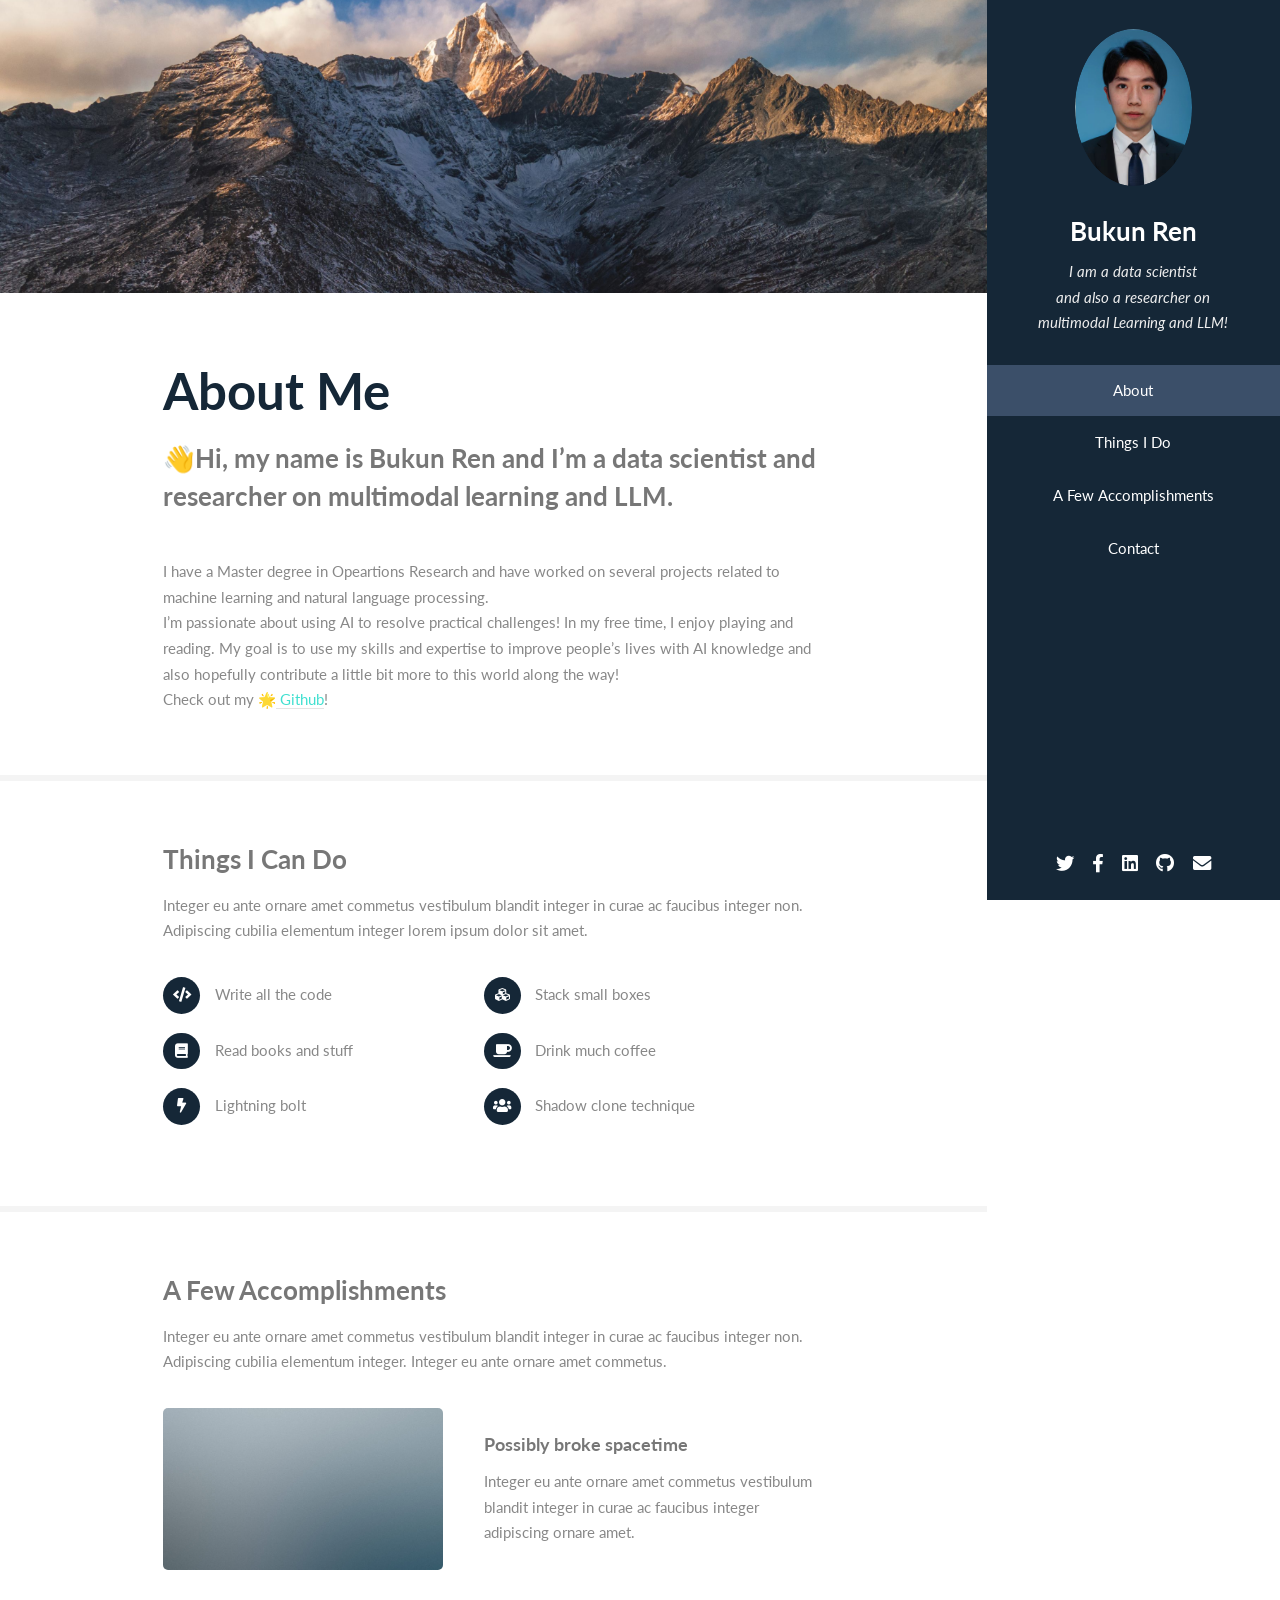
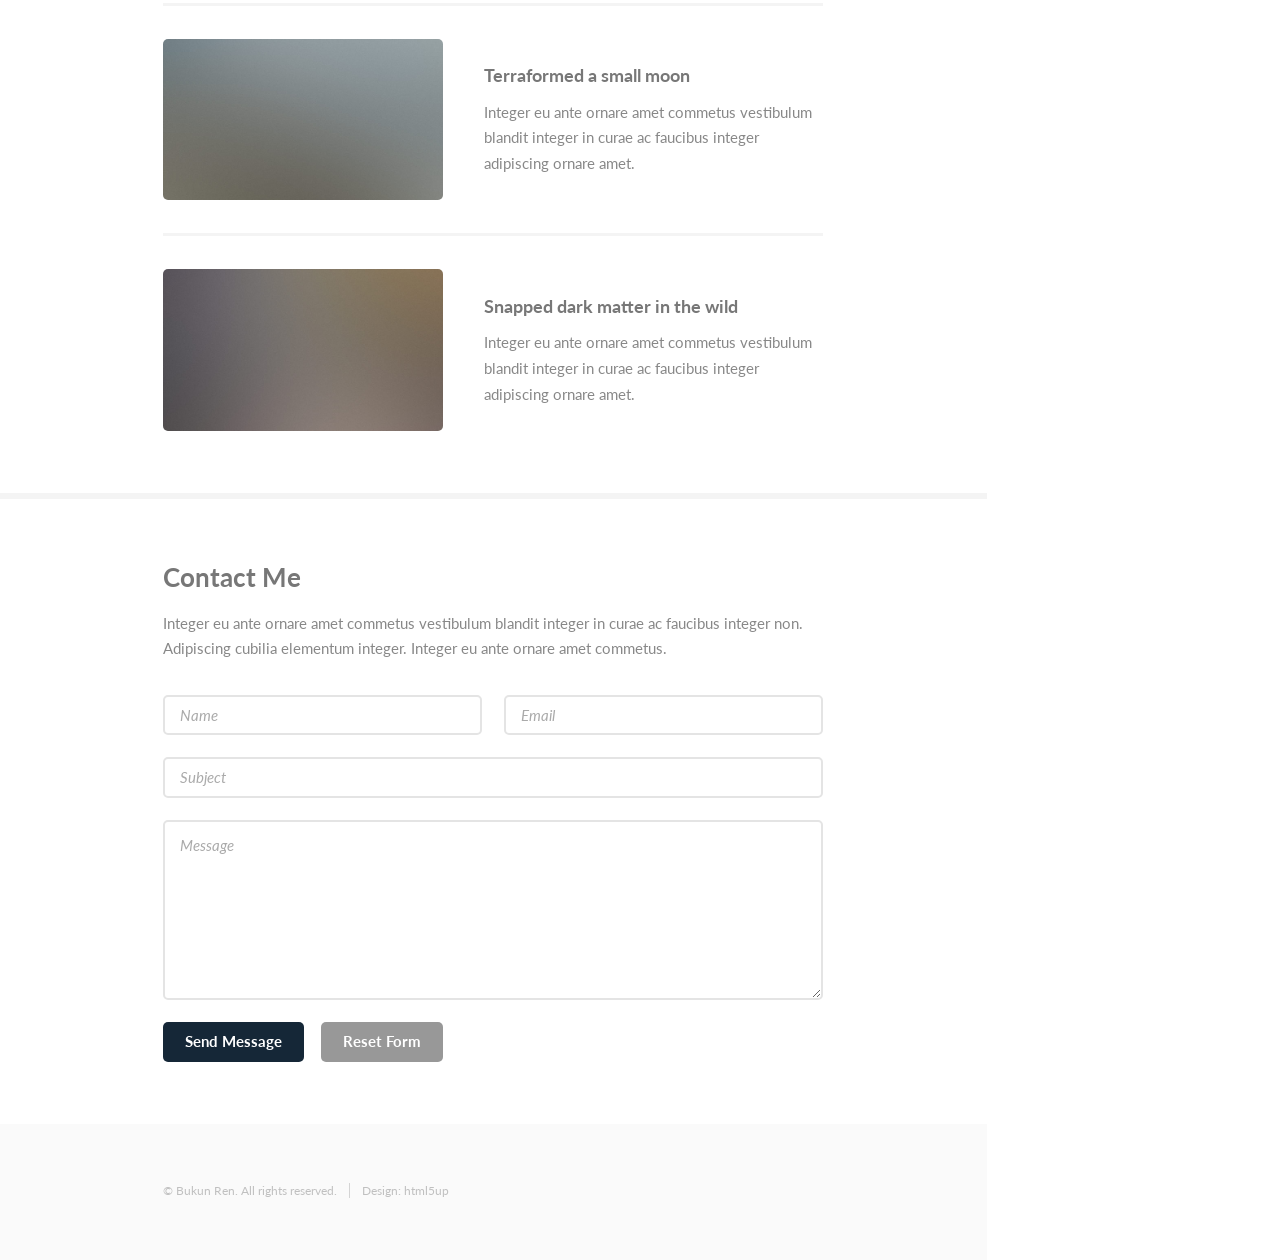
==== index.html @ da7efee4 "root folder created" ====
<!DOCTYPE HTML>
<!--
	Free for personal and commercial use under the CCA 3.0 license (html5up.net/license)
-->
<html>
	<head>
		<title>Bukun Ren personal website</title>
		<meta charset="utf-8" />
		<meta name="viewport" content="width=device-width, initial-scale=1, user-scalable=no" />
		<link rel="stylesheet" href="assets/css/main.css" />
	</head>
	<body class="is-preload">

		<!-- Header -->
			<section id="header">
				<header>
					<span class="image avatar"><img src="images/avatar.jpg" alt="" /></span>
					<h1 id="logo"><a href="https://github.com/bukun46/bukunren46.github.io">Bukun Ren</a></h1>
					<p>I am a data scientist <br /> 
					and also a researcher on<br /> 
					multimodal Learning and LLM!</p>
				</header>
				<nav id="nav">
					<ul>
						<li><a href="#one" class="active">About</a></li>
						<li><a href="#two">Things I Do</a></li>
						<li><a href="#three">A Few Accomplishments</a></li>
						<li><a href="#four">Contact</a></li>
					</ul>
				</nav>
				<footer>
					<ul class="icons">
						<li><a href="#" class="icon brands fa-twitter"><span class="label">Twitter</span></a></li>
						<li><a href="#" class="icon brands fa-facebook-f"><span class="label">Facebook</span></a></li>
						<li><a href="https://www.linkedin.com/in/bukun-ren-49722a1a2/" class="icon brands fa-linkedin"><span class="label">Linkedin</span></a></li>
						<li><a href="https://github.com/bukun46" class="icon brands fa-github"><span class="label">Github</span></a></li>
						<li><a href="#" class="icon solid fa-envelope"><span class="label">Email</span></a></li>
					</ul>
				</footer>
			</section>

		<!-- Wrapper -->
			<div id="wrapper">

				<!-- Main -->
					<div id="main">

						<!-- One -->
							<section id="one">
								<div class="image main" data-position="center">
									<img src="images/banner.jpg" alt="" />
								</div>
								<div class="container">
									<header class="major">
										<h2>About Me</h2>
										<p>👋Hi, my name is Bukun Ren and I’m a data scientist and researcher on multimodal learning and LLM.<br />
									
									</header>
									<p>I have a Master degree in Opeartions Research and have worked on several projects related to machine learning and natural language processing. <br />
										I’m passionate about using AI to resolve practical challenges! In my free time, I enjoy playing  and reading. My goal is to use my skills and expertise to improve people’s lives with AI knowledge and also hopefully contribute a little bit more to this world along the way!<br />
										Check out my 🌟<a href="https://github.com/bukun46"> Github</a>!</p></p>
								</div>
							</section>

						<!-- Two -->
							<section id="two">
								<div class="container">
									<h3>Things I Can Do</h3>
									<p>Integer eu ante ornare amet commetus vestibulum blandit integer in curae ac faucibus integer non. Adipiscing cubilia elementum integer lorem ipsum dolor sit amet.</p>
									<ul class="feature-icons">
										<li class="icon solid fa-code">Write all the code</li>
										<li class="icon solid fa-cubes">Stack small boxes</li>
										<li class="icon solid fa-book">Read books and stuff</li>
										<li class="icon solid fa-coffee">Drink much coffee</li>
										<li class="icon solid fa-bolt">Lightning bolt</li>
										<li class="icon solid fa-users">Shadow clone technique</li>
									</ul>
								</div>
							</section>

						<!-- Three -->
							<section id="three">
								<div class="container">
									<h3>A Few Accomplishments</h3>
									<p>Integer eu ante ornare amet commetus vestibulum blandit integer in curae ac faucibus integer non. Adipiscing cubilia elementum integer. Integer eu ante ornare amet commetus.</p>
									<div class="features">
										<article>
											<a href="#" class="image"><img src="images/pic01.jpg" alt="" /></a>
											<div class="inner">
												<h4>Possibly broke spacetime</h4>
												<p>Integer eu ante ornare amet commetus vestibulum blandit integer in curae ac faucibus integer adipiscing ornare amet.</p>
											</div>
										</article>
										<article>
											<a href="#" class="image"><img src="images/pic02.jpg" alt="" /></a>
											<div class="inner">
												<h4>Terraformed a small moon</h4>
												<p>Integer eu ante ornare amet commetus vestibulum blandit integer in curae ac faucibus integer adipiscing ornare amet.</p>
											</div>
										</article>
										<article>
											<a href="#" class="image"><img src="images/pic03.jpg" alt="" /></a>
											<div class="inner">
												<h4>Snapped dark matter in the wild</h4>
												<p>Integer eu ante ornare amet commetus vestibulum blandit integer in curae ac faucibus integer adipiscing ornare amet.</p>
											</div>
										</article>
									</div>
								</div>
							</section>

						<!-- Four -->
							<section id="four">
								<div class="container">
									<h3>Contact Me</h3>
									<p>Integer eu ante ornare amet commetus vestibulum blandit integer in curae ac faucibus integer non. Adipiscing cubilia elementum integer. Integer eu ante ornare amet commetus.</p>
									<form method="post" action="https://formspree.io/f/xzblwvky">
										<div class="row gtr-uniform">
											<div class="col-6 col-12-xsmall"><input type="text" name="name" id="name" placeholder="Name" /></div>
											<div class="col-6 col-12-xsmall"><input type="email" name="email" id="email" placeholder="Email" /></div>
											<div class="col-12"><input type="text" name="subject" id="subject" placeholder="Subject" /></div>
											<div class="col-12"><textarea name="message" id="message" placeholder="Message" rows="6"></textarea></div>
											<div class="col-12">
												<ul class="actions">
													<li><input type="submit" class="primary" value="Send Message" /></li>
													<li><input type="reset" value="Reset Form" /></li>
												</ul>
											</div>
										</div>
									</form>
								</div>
							</section>

						<!-- Five -->
						<!-- 
							<section id="five">
								<div class="container">
									<h3>Elements</h3>

									<section>
										<h4>Text</h4>
										<p>This is <b>bold</b> and this is <strong>strong</strong>. This is <i>italic</i> and this is <em>emphasized</em>.
										This is <sup>superscript</sup> text and this is <sub>subscript</sub> text.
										This is <u>underlined</u> and this is code: <code>for (;;) { ... }</code>. Finally, <a href="#">this is a link</a>.</p>
										<hr />
										<header>
											<h4>Heading with a Subtitle</h4>
											<p>Lorem ipsum dolor sit amet nullam id egestas urna aliquam</p>
										</header>
										<p>Nunc lacinia ante nunc ac lobortis. Interdum adipiscing gravida odio porttitor sem non mi integer non faucibus ornare mi ut ante amet placerat aliquet. Volutpat eu sed ante lacinia sapien lorem accumsan varius montes viverra nibh in adipiscing blandit tempus accumsan.</p>
										<header>
											<h5>Heading with a Subtitle</h5>
											<p>Lorem ipsum dolor sit amet nullam id egestas urna aliquam</p>
										</header>
										<p>Nunc lacinia ante nunc ac lobortis. Interdum adipiscing gravida odio porttitor sem non mi integer non faucibus ornare mi ut ante amet placerat aliquet. Volutpat eu sed ante lacinia sapien lorem accumsan varius montes viverra nibh in adipiscing blandit tempus accumsan.</p>
										<hr />
										<h2>Heading Level 2</h2>
										<h3>Heading Level 3</h3>
										<h4>Heading Level 4</h4>
										<h5>Heading Level 5</h5>
										<h6>Heading Level 6</h6>
										<hr />
										<h5>Blockquote</h5>
										<blockquote>Fringilla nisl. Donec accumsan interdum nisi, quis tincidunt felis sagittis eget tempus euismod. Vestibulum ante ipsum primis in faucibus vestibulum. Blandit adipiscing eu felis iaculis volutpat ac adipiscing accumsan faucibus. Vestibulum ante ipsum primis in faucibus lorem ipsum dolor sit amet nullam adipiscing eu felis.</blockquote>
										<h5>Preformatted</h5>
										<pre><code>i = 0;

while (!deck.isInOrder()) {
    print 'Iteration ' + i;
    deck.shuffle();
    i++;
}

print 'It took ' + i + ' iterations to sort the deck.';</code></pre>
									</section>

									<section>
										<h4>Lists</h4>
										<div class="row">
											<div class="col-6 col-12-xsmall">
												<h5>Unordered</h5>
												<ul>
													<li>Dolor pulvinar etiam magna etiam.</li>
													<li>Sagittis adipiscing lorem eleifend.</li>
													<li>Felis enim feugiat dolore viverra.</li>
												</ul>
												<h5>Alternate</h5>
												<ul class="alt">
													<li>Dolor pulvinar etiam magna etiam.</li>
													<li>Sagittis adipiscing lorem eleifend.</li>
													<li>Felis enim feugiat dolore viverra.</li>
												</ul>
											</div>
											<div class="col-6 col-12-xsmall">
												<h5>Ordered</h5>
												<ol>
													<li>Dolor pulvinar etiam magna etiam.</li>
													<li>Etiam vel felis at lorem sed viverra.</li>
													<li>Felis enim feugiat dolore viverra.</li>
													<li>Dolor pulvinar etiam magna etiam.</li>
													<li>Etiam vel felis at lorem sed viverra.</li>
													<li>Felis enim feugiat dolore viverra.</li>
												</ol>
												<h5>Icons</h5>
												<ul class="icons">
													<li><a href="#" class="icon brands fa-twitter"><span class="label">Twitter</span></a></li>
													<li><a href="#" class="icon brands fa-facebook-f"><span class="label">Facebook</span></a></li>
													<li><a href="#" class="icon brands fa-instagram"><span class="label">Instagram</span></a></li>
													<li><a href="#" class="icon brands fa-github"><span class="label">Github</span></a></li>
													<li><a href="#" class="icon brands fa-dribbble"><span class="label">Dribbble</span></a></li>
													<li><a href="#" class="icon brands fa-tumblr"><span class="label">Tumblr</span></a></li>
												</ul>
											</div>
										</div>
										<h5>Actions</h5>
										<ul class="actions">
											<li><a href="#" class="button primary">Default</a></li>
											<li><a href="#" class="button">Default</a></li>
											<li><a href="#" class="button alt">Default</a></li>
										</ul>
										<ul class="actions small">
											<li><a href="#" class="button primary small">Small</a></li>
											<li><a href="#" class="button small">Small</a></li>
											<li><a href="#" class="button alt small">Small</a></li>
										</ul>
										<div class="row">
											<div class="col-3 col-6-medium col-12-xsmall">
												<ul class="actions stacked">
													<li><a href="#" class="button primary">Default</a></li>
													<li><a href="#" class="button">Default</a></li>
													<li><a href="#" class="button alt">Default</a></li>
												</ul>
											</div>
											<div class="col-3 col-6 col-12-xsmall">
												<ul class="actions stacked">
													<li><a href="#" class="button primary small">Small</a></li>
													<li><a href="#" class="button small">Small</a></li>
													<li><a href="#" class="button alt small">Small</a></li>
												</ul>
											</div>
											<div class="col-3 col-6-medium col-12-xsmall">
												<ul class="actions stacked">
													<li><a href="#" class="button primary fit">Default</a></li>
													<li><a href="#" class="button fit">Default</a></li>
													<li><a href="#" class="button alt fit">Default</a></li>
												</ul>
											</div>
											<div class="col-3 col-6-medium col-12-xsmall">
												<ul class="actions stacked">
													<li><a href="#" class="button primary small fit">Small</a></li>
													<li><a href="#" class="button small fit">Small</a></li>
													<li><a href="#" class="button alt small fit">Small</a></li>
												</ul>
											</div>
										</div>
									</section>

									<section>
										<h4>Table</h4>
										<h5>Default</h5>
										<div class="table-wrapper">
											<table>
												<thead>
													<tr>
														<th>Name</th>
														<th>Description</th>
														<th>Price</th>
													</tr>
												</thead>
												<tbody>
													<tr>
														<td>Item One</td>
														<td>Ante turpis integer aliquet porttitor.</td>
														<td>29.99</td>
													</tr>
													<tr>
														<td>Item Two</td>
														<td>Vis ac commodo adipiscing arcu aliquet.</td>
														<td>19.99</td>
													</tr>
													<tr>
														<td>Item Three</td>
														<td> Morbi faucibus arcu accumsan lorem.</td>
														<td>29.99</td>
													</tr>
													<tr>
														<td>Item Four</td>
														<td>Vitae integer tempus condimentum.</td>
														<td>19.99</td>
													</tr>
													<tr>
														<td>Item Five</td>
														<td>Ante turpis integer aliquet porttitor.</td>
														<td>29.99</td>
													</tr>
												</tbody>
												<tfoot>
													<tr>
														<td colspan="2"></td>
														<td>100.00</td>
													</tr>
												</tfoot>
											</table>
										</div>

										<h5>Alternate</h5>
										<div class="table-wrapper">
											<table class="alt">
												<thead>
													<tr>
														<th>Name</th>
														<th>Description</th>
														<th>Price</th>
													</tr>
												</thead>
												<tbody>
													<tr>
														<td>Item One</td>
														<td>Ante turpis integer aliquet porttitor.</td>
														<td>29.99</td>
													</tr>
													<tr>
														<td>Item Two</td>
														<td>Vis ac commodo adipiscing arcu aliquet.</td>
														<td>19.99</td>
													</tr>
													<tr>
														<td>Item Three</td>
														<td> Morbi faucibus arcu accumsan lorem.</td>
														<td>29.99</td>
													</tr>
													<tr>
														<td>Item Four</td>
														<td>Vitae integer tempus condimentum.</td>
														<td>19.99</td>
													</tr>
													<tr>
														<td>Item Five</td>
														<td>Ante turpis integer aliquet porttitor.</td>
														<td>29.99</td>
													</tr>
												</tbody>
												<tfoot>
													<tr>
														<td colspan="2"></td>
														<td>100.00</td>
													</tr>
												</tfoot>
											</table>
										</div>
									</section>

									<section>
										<h4>Buttons</h4>
										<ul class="actions">
											<li><a href="#" class="button primary">Primary</a></li>
											<li><a href="#" class="button">Default</a></li>
											<li><a href="#" class="button alt">Alternate</a></li>
										</ul>
										<ul class="actions">
											<li><a href="#" class="button primary large">Large</a></li>
											<li><a href="#" class="button">Default</a></li>
											<li><a href="#" class="button alt small">Small</a></li>
										</ul>
										<ul class="actions fit">
											<li><a href="#" class="button primary fit">Fit</a></li>
											<li><a href="#" class="button fit">Fit</a></li>
											<li><a href="#" class="button alt fit">Fit</a></li>
										</ul>
										<ul class="actions fit small">
											<li><a href="#" class="button primary fit small">Fit + Small</a></li>
											<li><a href="#" class="button fit small">Fit + Small</a></li>
											<li><a href="#" class="button alt fit small">Fit + Small</a></li>
										</ul>
										<ul class="actions">
											<li><a href="#" class="button primary icon solid fa-download">Icon</a></li>
											<li><a href="#" class="button icon solid fa-download">Icon</a></li>
											<li><a href="#" class="button alt icon solid fa-check">Icon</a></li>
										</ul>
										<ul class="actions">
											<li><span class="button primary disabled">Primary</span></li>
											<li><span class="button disabled">Default</span></li>
											<li><span class="button alt disabled">Alternate</span></li>
										</ul>
									</section>

									<section>
										<h4>Form</h4>
										<form method="post" action="#">
											<div class="row gtr-uniform">
												<div class="col-6 col-12-xsmall">
													<input type="text" name="demo-name" id="demo-name" value="" placeholder="Name" />
												</div>
												<div class="col-6 col-12-xsmall">
													<input type="email" name="demo-email" id="demo-email" value="" placeholder="Email" />
												</div>
												<div class="col-12">
													<select name="demo-category" id="demo-category">
														<option value="">- Category -</option>
														<option value="1">Manufacturing</option>
														<option value="1">Shipping</option>
														<option value="1">Administration</option>
														<option value="1">Human Resources</option>
													</select>
												</div>
												<div class="col-4 col-12-medium">
													<input type="radio" id="demo-priority-low" name="demo-priority" checked>
													<label for="demo-priority-low">Low Priority</label>
												</div>
												<div class="col-4 col-12-medium">
													<input type="radio" id="demo-priority-normal" name="demo-priority">
													<label for="demo-priority-normal">Normal Priority</label>
												</div>
												<div class="col-4 col-12-medium">
													<input type="radio" id="demo-priority-high" name="demo-priority">
													<label for="demo-priority-high">High Priority</label>
												</div>
												<div class="col-6 col-12-medium">
													<input type="checkbox" id="demo-copy" name="demo-copy">
													<label for="demo-copy">Email me a copy of this message</label>
												</div>
												<div class="col-6 col-12-medium">
													<input type="checkbox" id="demo-human" name="demo-human" checked>
													<label for="demo-human">I am a human and not a robot</label>
												</div>
												<div class="col-12">
													<textarea name="demo-message" id="demo-message" placeholder="Enter your message" rows="6"></textarea>
												</div>
												<div class="col-12">
													<ul class="actions">
														<li><input type="submit" value="Send Message" /></li>
														<li><input type="reset" value="Reset" class="alt" /></li>
													</ul>
												</div>
											</div>
										</form>
									</section>

									<section>
										<h4>Image</h4>
										<h5>Fit</h5>
										<span class="image fit"><img src="images/banner.jpg" alt="" /></span>
										<div class="box alt">
											<div class="row gtr-50 gtr-uniform">
												<div class="col-4"><span class="image fit"><img src="images/pic01.jpg" alt="" /></span></div>
												<div class="col-4"><span class="image fit"><img src="images/pic02.jpg" alt="" /></span></div>
												<div class="col-4"><span class="image fit"><img src="images/pic03.jpg" alt="" /></span></div>
												<div class="col-4"><span class="image fit"><img src="images/pic02.jpg" alt="" /></span></div>
												<div class="col-4"><span class="image fit"><img src="images/pic03.jpg" alt="" /></span></div>
												<div class="col-4"><span class="image fit"><img src="images/pic01.jpg" alt="" /></span></div>
												<div class="col-4"><span class="image fit"><img src="images/pic03.jpg" alt="" /></span></div>
												<div class="col-4"><span class="image fit"><img src="images/pic01.jpg" alt="" /></span></div>
												<div class="col-4"><span class="image fit"><img src="images/pic02.jpg" alt="" /></span></div>
											</div>
										</div>
										<h5>Left &amp; Right</h5>
										<p><span class="image left"><img src="images/avatar.jpg" alt="" /></span>Fringilla nisl. Donec accumsan interdum nisi, quis tincidunt felis sagittis eget. tempus euismod. Vestibulum ante ipsum primis in faucibus vestibulum. Blandit adipiscing eu felis iaculis volutpat ac adipiscing accumsan eu faucibus. Integer ac pellentesque praesent tincidunt felis sagittis eget. tempus euismod. Vestibulum ante ipsum primis in faucibus vestibulum. Blandit adipiscing eu felis iaculis volutpat ac adipiscing accumsan eu faucibus. Integer ac pellentesque praesent. Donec accumsan interdum nisi, quis tincidunt felis sagittis eget. tempus euismod. Vestibulum ante ipsum primis in faucibus vestibulum. Blandit adipiscing eu felis iaculis volutpat ac adipiscing accumsan eu faucibus. Integer ac pellentesque praesent tincidunt felis sagittis eget. tempus euismod. Vestibulum ante ipsum primis in faucibus vestibulum. Blandit adipiscing eu felis iaculis volutpat ac adipiscing accumsan eu faucibus. Integer ac pellentesque praesent.</p>
										<p><span class="image right"><img src="images/avatar.jpg" alt="" /></span>Fringilla nisl. Donec accumsan interdum nisi, quis tincidunt felis sagittis eget. tempus euismod. Vestibulum ante ipsum primis in faucibus vestibulum. Blandit adipiscing eu felis iaculis volutpat ac adipiscing accumsan eu faucibus. Integer ac pellentesque praesent tincidunt felis sagittis eget. tempus euismod. Vestibulum ante ipsum primis in faucibus vestibulum. Blandit adipiscing eu felis iaculis volutpat ac adipiscing accumsan eu faucibus. Integer ac pellentesque praesent. Donec accumsan interdum nisi, quis tincidunt felis sagittis eget. tempus euismod. Vestibulum ante ipsum primis in faucibus vestibulum. Blandit adipiscing eu felis iaculis volutpat ac adipiscing accumsan eu faucibus. Integer ac pellentesque praesent tincidunt felis sagittis eget. tempus euismod. Vestibulum ante ipsum primis in faucibus vestibulum. Blandit adipiscing eu felis iaculis volutpat ac adipiscing accumsan eu faucibus. Integer ac pellentesque praesent.</p>
									</section>

								</div>
							</section>
						-->

					</div>

				<!-- Footer -->
					<section id="footer">
						<div class="container">
							<ul class="copyright">
								<li>&copy; Bukun Ren. All rights reserved.</li><li>Design: html5up</li>
							</ul>
						</div>
					</section>

			</div>

		<!-- Scripts -->
			<script src="assets/js/jquery.min.js"></script>
			<script src="assets/js/jquery.scrollex.min.js"></script>
			<script src="assets/js/jquery.scrolly.min.js"></script>
			<script src="assets/js/browser.min.js"></script>
			<script src="assets/js/breakpoints.min.js"></script>
			<script src="assets/js/util.js"></script>
			<script src="assets/js/main.js"></script>

	</body>
</html>
---- assets/css/main.css ----
@import url("fontawesome-all.min.css");
@import url("https://fonts.googleapis.com/css?family=Lato:400,400italic,700,700italic|Source+Code+Pro:400");

/*
	Read Only by HTML5 UP
	html5up.net | @ajlkn
	Free for personal and commercial use under the CCA 3.0 license (html5up.net/license)
*/

html, body, div, span, applet, object,
iframe, h1, h2, h3, h4, h5, h6, p, blockquote,
pre, a, abbr, acronym, address, big, cite,
code, del, dfn, em, img, ins, kbd, q, s, samp,
small, strike, strong, sub, sup, tt, var, b,
u, i, center, dl, dt, dd, ol, ul, li, fieldset,
form, label, legend, table, caption, tbody,
tfoot, thead, tr, th, td, article, aside,
canvas, details, embed, figure, figcaption,
footer, header, hgroup, menu, nav, output, ruby,
section, summary, time, mark, audio, video {
	margin: 0;
	padding: 0;
	border: 0;
	font-size: 100%;
	font: inherit;
	vertical-align: baseline;}

article, aside, details, figcaption, figure,
footer, header, hgroup, menu, nav, section {
	display: block;}

body {
	line-height: 1;
}

ol, ul {
	list-style: none;
}

blockquote, q {
	quotes: none;
}

	blockquote:before, blockquote:after, q:before, q:after {
		content: '';
		content: none;
	}

table {
	border-collapse: collapse;
	border-spacing: 0;
}

body {
	-webkit-text-size-adjust: none;
}

mark {
	background-color: transparent;
	color: inherit;
}

input::-moz-focus-inner {
	border: 0;
	padding: 0;
}

input, select, textarea {
	-moz-appearance: none;
	-webkit-appearance: none;
	-ms-appearance: none;
	appearance: none;
}

/* Basic */

	html {
		box-sizing: border-box;
	}

	*, *:before, *:after {
		box-sizing: inherit;
	}

	body {
		background: #fff;
	}

		body.is-preload *, body.is-preload *:before, body.is-preload *:after {
			-moz-animation: none !important;
			-webkit-animation: none !important;
			-ms-animation: none !important;
			animation: none !important;
			-moz-transition: none !important;
			-webkit-transition: none !important;
			-ms-transition: none !important;
			transition: none !important;
		}

	body, input, select, textarea {
		color: #888;
		font-family: "Lato", sans-serif;
		font-size: 16pt;
		font-weight: 400;
		line-height: 1.75em;
	}

	a {
		-moz-transition: color 0.2s ease-in-out, border-color 0.2s ease-in-out;
		-webkit-transition: color 0.2s ease-in-out, border-color 0.2s ease-in-out;
		-ms-transition: color 0.2s ease-in-out, border-color 0.2s ease-in-out;
		transition: color 0.2s ease-in-out, border-color 0.2s ease-in-out;
		border-bottom: solid 1px #e4e4e4;
		color: turquoise;
		text-decoration: none;
	}

		a:hover {
			border-bottom-color: transparent;
			color: #152737 !important;
		}

	strong, b {
		color: #777;
		font-weight: 700;
	}

	em, i {
		font-style: italic;
	}

	p {
		margin: 0 0 2.25em 0;
	}

	h1, h2, h3, h4, h5, h6 {
		color: #777;
		font-weight: 700;
		line-height: 1em;
		margin: 0 0 0.5625em 0;
	}

		h1 a, h2 a, h3 a, h4 a, h5 a, h6 a {
			border: 0;
			color: inherit;
			text-decoration: none;
		}

	h2 {
		font-size: 2em;
		line-height: 1.5em;
	}

	h3 {
		font-size: 1.75em;
		line-height: 1.5em;
	}

	h4 {
		font-size: 1.25em;
		line-height: 1.5em;
	}

	h5 {
		font-size: 0.9em;
		line-height: 1.5em;
	}

	h6 {
		font-size: 0.7em;
		line-height: 1.5em;
	}

	sub {
		font-size: 0.8em;
		position: relative;
		top: 0.5em;
	}

	sup {
		font-size: 0.8em;
		position: relative;
		top: -0.5em;
	}

	hr {
		border: 0;
		border-bottom: solid 2px #f4f4f4;
		margin: 2.25em 0;
	}

		hr.major {
			margin: 3.375em 0;
		}

	blockquote {
		border-left: solid 8px #e4e4e4;
		font-style: italic;
		margin: 0 0 2.25em 0;
		padding: 0.5em 0 0.5em 2em;
	}

	code {
		background: #555;
		border-radius: 5px;
		color: #fff;
		font-family: "Source Code Pro", monospace;
		font-size: 0.9em;
		margin: 0 0.25em;
		padding: 0.25em 0.65em;
	}

	pre {
		font-family: "Source Code Pro", monospace;
		font-size: 0.9em;
		margin: 0 0 2.25em 0;
	}

		pre code {
			-webkit-overflow-scrolling: touch;
			display: block;
			line-height: 1.5em;
			overflow-x: auto;
			padding: 1em 1.5em;
		}

	.align-left {
		text-align: left;
	}

	.align-center {
		text-align: center;
	}

	.align-right {
		text-align: right;
	}

/* Row */

	.row {
		display: flex;
		flex-wrap: wrap;
		box-sizing: border-box;
		align-items: stretch;
	}

		.row > * {
			box-sizing: border-box;
		}

		.row.gtr-uniform > * > :last-child {
			margin-bottom: 0;
		}

		.row.aln-left {
			justify-content: flex-start;
		}

		.row.aln-center {
			justify-content: center;
		}

		.row.aln-right {
			justify-content: flex-end;
		}

		.row.aln-top {
			align-items: flex-start;
		}

		.row.aln-middle {
			align-items: center;
		}

		.row.aln-bottom {
			align-items: flex-end;
		}

		.row > .imp {
			order: -1;
		}

		.row > .col-1 {
			width: 8.33333%;
		}

		.row > .off-1 {
			margin-left: 8.33333%;
		}

		.row > .col-2 {
			width: 16.66667%;
		}

		.row > .off-2 {
			margin-left: 16.66667%;
		}

		.row > .col-3 {
			width: 25%;
		}

		.row > .off-3 {
			margin-left: 25%;
		}

		.row > .col-4 {
			width: 33.33333%;
		}

		.row > .off-4 {
			margin-left: 33.33333%;
		}

		.row > .col-5 {
			width: 41.66667%;
		}

		.row > .off-5 {
			margin-left: 41.66667%;
		}

		.row > .col-6 {
			width: 50%;
		}

		.row > .off-6 {
			margin-left: 50%;
		}

		.row > .col-7 {
			width: 58.33333%;
		}

		.row > .off-7 {
			margin-left: 58.33333%;
		}

		.row > .col-8 {
			width: 66.66667%;
		}

		.row > .off-8 {
			margin-left: 66.66667%;
		}

		.row > .col-9 {
			width: 75%;
		}

		.row > .off-9 {
			margin-left: 75%;
		}

		.row > .col-10 {
			width: 83.33333%;
		}

		.row > .off-10 {
			margin-left: 83.33333%;
		}

		.row > .col-11 {
			width: 91.66667%;
		}

		.row > .off-11 {
			margin-left: 91.66667%;
		}

		.row > .col-12 {
			width: 100%;
		}

		.row > .off-12 {
			margin-left: 100%;
		}

		.row.gtr-0 {
			margin-top: 0;
			margin-left: 0em;
		}

			.row.gtr-0 > * {
				padding: 0 0 0 0em;
			}

			.row.gtr-0.gtr-uniform {
				margin-top: 0em;
			}

				.row.gtr-0.gtr-uniform > * {
					padding-top: 0em;
				}

		.row.gtr-25 {
			margin-top: 0;
			margin-left: -0.5em;
		}

			.row.gtr-25 > * {
				padding: 0 0 0 0.5em;
			}

			.row.gtr-25.gtr-uniform {
				margin-top: -0.5em;
			}

				.row.gtr-25.gtr-uniform > * {
					padding-top: 0.5em;
				}

		.row.gtr-50 {
			margin-top: 0;
			margin-left: -1em;
		}

			.row.gtr-50 > * {
				padding: 0 0 0 1em;
			}

			.row.gtr-50.gtr-uniform {
				margin-top: -1em;
			}

				.row.gtr-50.gtr-uniform > * {
					padding-top: 1em;
				}

		.row {
			margin-top: 0;
			margin-left: -2em;
		}

			.row > * {
				padding: 0 0 0 2em;
			}

			.row.gtr-uniform {
				margin-top: -2em;
			}

				.row.gtr-uniform > * {
					padding-top: 2em;
				}

		.row.gtr-150 {
			margin-top: 0;
			margin-left: -3em;
		}

			.row.gtr-150 > * {
				padding: 0 0 0 3em;
			}

			.row.gtr-150.gtr-uniform {
				margin-top: -3em;
			}

				.row.gtr-150.gtr-uniform > * {
					padding-top: 3em;
				}

		.row.gtr-200 {
			margin-top: 0;
			margin-left: -4em;
		}

			.row.gtr-200 > * {
				padding: 0 0 0 4em;
			}

			.row.gtr-200.gtr-uniform {
				margin-top: -4em;
			}

				.row.gtr-200.gtr-uniform > * {
					padding-top: 4em;
				}

		@media screen and (max-width: 1680px) {

			.row {
				display: flex;
				flex-wrap: wrap;
				box-sizing: border-box;
				align-items: stretch;
			}

				.row > * {
					box-sizing: border-box;
				}

				.row.gtr-uniform > * > :last-child {
					margin-bottom: 0;
				}

				.row.aln-left {
					justify-content: flex-start;
				}

				.row.aln-center {
					justify-content: center;
				}

				.row.aln-right {
					justify-content: flex-end;
				}

				.row.aln-top {
					align-items: flex-start;
				}

				.row.aln-middle {
					align-items: center;
				}

				.row.aln-bottom {
					align-items: flex-end;
				}

				.row > .imp-xlarge {
					order: -1;
				}

				.row > .col-1-xlarge {
					width: 8.33333%;
				}

				.row > .off-1-xlarge {
					margin-left: 8.33333%;
				}

				.row > .col-2-xlarge {
					width: 16.66667%;
				}

				.row > .off-2-xlarge {
					margin-left: 16.66667%;
				}

				.row > .col-3-xlarge {
					width: 25%;
				}

				.row > .off-3-xlarge {
					margin-left: 25%;
				}

				.row > .col-4-xlarge {
					width: 33.33333%;
				}

				.row > .off-4-xlarge {
					margin-left: 33.33333%;
				}

				.row > .col-5-xlarge {
					width: 41.66667%;
				}

				.row > .off-5-xlarge {
					margin-left: 41.66667%;
				}

				.row > .col-6-xlarge {
					width: 50%;
				}

				.row > .off-6-xlarge {
					margin-left: 50%;
				}

				.row > .col-7-xlarge {
					width: 58.33333%;
				}

				.row > .off-7-xlarge {
					margin-left: 58.33333%;
				}

				.row > .col-8-xlarge {
					width: 66.66667%;
				}

				.row > .off-8-xlarge {
					margin-left: 66.66667%;
				}

				.row > .col-9-xlarge {
					width: 75%;
				}

				.row > .off-9-xlarge {
					margin-left: 75%;
				}

				.row > .col-10-xlarge {
					width: 83.33333%;
				}

				.row > .off-10-xlarge {
					margin-left: 83.33333%;
				}

				.row > .col-11-xlarge {
					width: 91.66667%;
				}

				.row > .off-11-xlarge {
					margin-left: 91.66667%;
				}

				.row > .col-12-xlarge {
					width: 100%;
				}

				.row > .off-12-xlarge {
					margin-left: 100%;
				}

				.row.gtr-0 {
					margin-top: 0;
					margin-left: 0em;
				}

					.row.gtr-0 > * {
						padding: 0 0 0 0em;
					}

					.row.gtr-0.gtr-uniform {
						margin-top: 0em;
					}

						.row.gtr-0.gtr-uniform > * {
							padding-top: 0em;
						}

				.row.gtr-25 {
					margin-top: 0;
					margin-left: -0.5em;
				}

					.row.gtr-25 > * {
						padding: 0 0 0 0.5em;
					}

					.row.gtr-25.gtr-uniform {
						margin-top: -0.5em;
					}

						.row.gtr-25.gtr-uniform > * {
							padding-top: 0.5em;
						}

				.row.gtr-50 {
					margin-top: 0;
					margin-left: -1em;
				}

					.row.gtr-50 > * {
						padding: 0 0 0 1em;
					}

					.row.gtr-50.gtr-uniform {
						margin-top: -1em;
					}

						.row.gtr-50.gtr-uniform > * {
							padding-top: 1em;
						}

				.row {
					margin-top: 0;
					margin-left: -2em;
				}

					.row > * {
						padding: 0 0 0 2em;
					}

					.row.gtr-uniform {
						margin-top: -2em;
					}

						.row.gtr-uniform > * {
							padding-top: 2em;
						}

				.row.gtr-150 {
					margin-top: 0;
					margin-left: -3em;
				}

					.row.gtr-150 > * {
						padding: 0 0 0 3em;
					}

					.row.gtr-150.gtr-uniform {
						margin-top: -3em;
					}

						.row.gtr-150.gtr-uniform > * {
							padding-top: 3em;
						}

				.row.gtr-200 {
					margin-top: 0;
					margin-left: -4em;
				}

					.row.gtr-200 > * {
						padding: 0 0 0 4em;
					}

					.row.gtr-200.gtr-uniform {
						margin-top: -4em;
					}

						.row.gtr-200.gtr-uniform > * {
							padding-top: 4em;
						}

		}

		@media screen and (max-width: 1280px) {

			.row {
				display: flex;
				flex-wrap: wrap;
				box-sizing: border-box;
				align-items: stretch;
			}

				.row > * {
					box-sizing: border-box;
				}

				.row.gtr-uniform > * > :last-child {
					margin-bottom: 0;
				}

				.row.aln-left {
					justify-content: flex-start;
				}

				.row.aln-center {
					justify-content: center;
				}

				.row.aln-right {
					justify-content: flex-end;
				}

				.row.aln-top {
					align-items: flex-start;
				}

				.row.aln-middle {
					align-items: center;
				}

				.row.aln-bottom {
					align-items: flex-end;
				}

				.row > .imp-large {
					order: -1;
				}

				.row > .col-1-large {
					width: 8.33333%;
				}

				.row > .off-1-large {
					margin-left: 8.33333%;
				}

				.row > .col-2-large {
					width: 16.66667%;
				}

				.row > .off-2-large {
					margin-left: 16.66667%;
				}

				.row > .col-3-large {
					width: 25%;
				}

				.row > .off-3-large {
					margin-left: 25%;
				}

				.row > .col-4-large {
					width: 33.33333%;
				}

				.row > .off-4-large {
					margin-left: 33.33333%;
				}

				.row > .col-5-large {
					width: 41.66667%;
				}

				.row > .off-5-large {
					margin-left: 41.66667%;
				}

				.row > .col-6-large {
					width: 50%;
				}

				.row > .off-6-large {
					margin-left: 50%;
				}

				.row > .col-7-large {
					width: 58.33333%;
				}

				.row > .off-7-large {
					margin-left: 58.33333%;
				}

				.row > .col-8-large {
					width: 66.66667%;
				}

				.row > .off-8-large {
					margin-left: 66.66667%;
				}

				.row > .col-9-large {
					width: 75%;
				}

				.row > .off-9-large {
					margin-left: 75%;
				}

				.row > .col-10-large {
					width: 83.33333%;
				}

				.row > .off-10-large {
					margin-left: 83.33333%;
				}

				.row > .col-11-large {
					width: 91.66667%;
				}

				.row > .off-11-large {
					margin-left: 91.66667%;
				}

				.row > .col-12-large {
					width: 100%;
				}

				.row > .off-12-large {
					margin-left: 100%;
				}

				.row.gtr-0 {
					margin-top: 0;
					margin-left: 0em;
				}

					.row.gtr-0 > * {
						padding: 0 0 0 0em;
					}

					.row.gtr-0.gtr-uniform {
						margin-top: 0em;
					}

						.row.gtr-0.gtr-uniform > * {
							padding-top: 0em;
						}

				.row.gtr-25 {
					margin-top: 0;
					margin-left: -0.375em;
				}

					.row.gtr-25 > * {
						padding: 0 0 0 0.375em;
					}

					.row.gtr-25.gtr-uniform {
						margin-top: -0.375em;
					}

						.row.gtr-25.gtr-uniform > * {
							padding-top: 0.375em;
						}

				.row.gtr-50 {
					margin-top: 0;
					margin-left: -0.75em;
				}

					.row.gtr-50 > * {
						padding: 0 0 0 0.75em;
					}

					.row.gtr-50.gtr-uniform {
						margin-top: -0.75em;
					}

						.row.gtr-50.gtr-uniform > * {
							padding-top: 0.75em;
						}

				.row {
					margin-top: 0;
					margin-left: -1.5em;
				}

					.row > * {
						padding: 0 0 0 1.5em;
					}

					.row.gtr-uniform {
						margin-top: -1.5em;
					}

						.row.gtr-uniform > * {
							padding-top: 1.5em;
						}

				.row.gtr-150 {
					margin-top: 0;
					margin-left: -2.25em;
				}

					.row.gtr-150 > * {
						padding: 0 0 0 2.25em;
					}

					.row.gtr-150.gtr-uniform {
						margin-top: -2.25em;
					}

						.row.gtr-150.gtr-uniform > * {
							padding-top: 2.25em;
						}

				.row.gtr-200 {
					margin-top: 0;
					margin-left: -3em;
				}

					.row.gtr-200 > * {
						padding: 0 0 0 3em;
					}

					.row.gtr-200.gtr-uniform {
						margin-top: -3em;
					}

						.row.gtr-200.gtr-uniform > * {
							padding-top: 3em;
						}

		}

		@media screen and (max-width: 1024px) {

			.row {
				display: flex;
				flex-wrap: wrap;
				box-sizing: border-box;
				align-items: stretch;
			}

				.row > * {
					box-sizing: border-box;
				}

				.row.gtr-uniform > * > :last-child {
					margin-bottom: 0;
				}

				.row.aln-left {
					justify-content: flex-start;
				}

				.row.aln-center {
					justify-content: center;
				}

				.row.aln-right {
					justify-content: flex-end;
				}

				.row.aln-top {
					align-items: flex-start;
				}

				.row.aln-middle {
					align-items: center;
				}

				.row.aln-bottom {
					align-items: flex-end;
				}

				.row > .imp-medium {
					order: -1;
				}

				.row > .col-1-medium {
					width: 8.33333%;
				}

				.row > .off-1-medium {
					margin-left: 8.33333%;
				}

				.row > .col-2-medium {
					width: 16.66667%;
				}

				.row > .off-2-medium {
					margin-left: 16.66667%;
				}

				.row > .col-3-medium {
					width: 25%;
				}

				.row > .off-3-medium {
					margin-left: 25%;
				}

				.row > .col-4-medium {
					width: 33.33333%;
				}

				.row > .off-4-medium {
					margin-left: 33.33333%;
				}

				.row > .col-5-medium {
					width: 41.66667%;
				}

				.row > .off-5-medium {
					margin-left: 41.66667%;
				}

				.row > .col-6-medium {
					width: 50%;
				}

				.row > .off-6-medium {
					margin-left: 50%;
				}

				.row > .col-7-medium {
					width: 58.33333%;
				}

				.row > .off-7-medium {
					margin-left: 58.33333%;
				}

				.row > .col-8-medium {
					width: 66.66667%;
				}

				.row > .off-8-medium {
					margin-left: 66.66667%;
				}

				.row > .col-9-medium {
					width: 75%;
				}

				.row > .off-9-medium {
					margin-left: 75%;
				}

				.row > .col-10-medium {
					width: 83.33333%;
				}

				.row > .off-10-medium {
					margin-left: 83.33333%;
				}

				.row > .col-11-medium {
					width: 91.66667%;
				}

				.row > .off-11-medium {
					margin-left: 91.66667%;
				}

				.row > .col-12-medium {
					width: 100%;
				}

				.row > .off-12-medium {
					margin-left: 100%;
				}

				.row.gtr-0 {
					margin-top: 0;
					margin-left: 0em;
				}

					.row.gtr-0 > * {
						padding: 0 0 0 0em;
					}

					.row.gtr-0.gtr-uniform {
						margin-top: 0em;
					}

						.row.gtr-0.gtr-uniform > * {
							padding-top: 0em;
						}

				.row.gtr-25 {
					margin-top: 0;
					margin-left: -0.375em;
				}

					.row.gtr-25 > * {
						padding: 0 0 0 0.375em;
					}

					.row.gtr-25.gtr-uniform {
						margin-top: -0.375em;
					}

						.row.gtr-25.gtr-uniform > * {
							padding-top: 0.375em;
						}

				.row.gtr-50 {
					margin-top: 0;
					margin-left: -0.75em;
				}

					.row.gtr-50 > * {
						padding: 0 0 0 0.75em;
					}

					.row.gtr-50.gtr-uniform {
						margin-top: -0.75em;
					}

						.row.gtr-50.gtr-uniform > * {
							padding-top: 0.75em;
						}

				.row {
					margin-top: 0;
					margin-left: -1.5em;
				}

					.row > * {
						padding: 0 0 0 1.5em;
					}

					.row.gtr-uniform {
						margin-top: -1.5em;
					}

						.row.gtr-uniform > * {
							padding-top: 1.5em;
						}

				.row.gtr-150 {
					margin-top: 0;
					margin-left: -2.25em;
				}

					.row.gtr-150 > * {
						padding: 0 0 0 2.25em;
					}

					.row.gtr-150.gtr-uniform {
						margin-top: -2.25em;
					}

						.row.gtr-150.gtr-uniform > * {
							padding-top: 2.25em;
						}

				.row.gtr-200 {
					margin-top: 0;
					margin-left: -3em;
				}

					.row.gtr-200 > * {
						padding: 0 0 0 3em;
					}

					.row.gtr-200.gtr-uniform {
						margin-top: -3em;
					}

						.row.gtr-200.gtr-uniform > * {
							padding-top: 3em;
						}

		}

		@media screen and (max-width: 736px) {

			.row {
				display: flex;
				flex-wrap: wrap;
				box-sizing: border-box;
				align-items: stretch;
			}

				.row > * {
					box-sizing: border-box;
				}

				.row.gtr-uniform > * > :last-child {
					margin-bottom: 0;
				}

				.row.aln-left {
					justify-content: flex-start;
				}

				.row.aln-center {
					justify-content: center;
				}

				.row.aln-right {
					justify-content: flex-end;
				}

				.row.aln-top {
					align-items: flex-start;
				}

				.row.aln-middle {
					align-items: center;
				}

				.row.aln-bottom {
					align-items: flex-end;
				}

				.row > .imp-small {
					order: -1;
				}

				.row > .col-1-small {
					width: 8.33333%;
				}

				.row > .off-1-small {
					margin-left: 8.33333%;
				}

				.row > .col-2-small {
					width: 16.66667%;
				}

				.row > .off-2-small {
					margin-left: 16.66667%;
				}

				.row > .col-3-small {
					width: 25%;
				}

				.row > .off-3-small {
					margin-left: 25%;
				}

				.row > .col-4-small {
					width: 33.33333%;
				}

				.row > .off-4-small {
					margin-left: 33.33333%;
				}

				.row > .col-5-small {
					width: 41.66667%;
				}

				.row > .off-5-small {
					margin-left: 41.66667%;
				}

				.row > .col-6-small {
					width: 50%;
				}

				.row > .off-6-small {
					margin-left: 50%;
				}

				.row > .col-7-small {
					width: 58.33333%;
				}

				.row > .off-7-small {
					margin-left: 58.33333%;
				}

				.row > .col-8-small {
					width: 66.66667%;
				}

				.row > .off-8-small {
					margin-left: 66.66667%;
				}

				.row > .col-9-small {
					width: 75%;
				}

				.row > .off-9-small {
					margin-left: 75%;
				}

				.row > .col-10-small {
					width: 83.33333%;
				}

				.row > .off-10-small {
					margin-left: 83.33333%;
				}

				.row > .col-11-small {
					width: 91.66667%;
				}

				.row > .off-11-small {
					margin-left: 91.66667%;
				}

				.row > .col-12-small {
					width: 100%;
				}

				.row > .off-12-small {
					margin-left: 100%;
				}

				.row.gtr-0 {
					margin-top: 0;
					margin-left: 0em;
				}

					.row.gtr-0 > * {
						padding: 0 0 0 0em;
					}

					.row.gtr-0.gtr-uniform {
						margin-top: 0em;
					}

						.row.gtr-0.gtr-uniform > * {
							padding-top: 0em;
						}

				.row.gtr-25 {
					margin-top: 0;
					margin-left: -0.3125em;
				}

					.row.gtr-25 > * {
						padding: 0 0 0 0.3125em;
					}

					.row.gtr-25.gtr-uniform {
						margin-top: -0.3125em;
					}

						.row.gtr-25.gtr-uniform > * {
							padding-top: 0.3125em;
						}

				.row.gtr-50 {
					margin-top: 0;
					margin-left: -0.625em;
				}

					.row.gtr-50 > * {
						padding: 0 0 0 0.625em;
					}

					.row.gtr-50.gtr-uniform {
						margin-top: -0.625em;
					}

						.row.gtr-50.gtr-uniform > * {
							padding-top: 0.625em;
						}

				.row {
					margin-top: 0;
					margin-left: -1.25em;
				}

					.row > * {
						padding: 0 0 0 1.25em;
					}

					.row.gtr-uniform {
						margin-top: -1.25em;
					}

						.row.gtr-uniform > * {
							padding-top: 1.25em;
						}

				.row.gtr-150 {
					margin-top: 0;
					margin-left: -1.875em;
				}

					.row.gtr-150 > * {
						padding: 0 0 0 1.875em;
					}

					.row.gtr-150.gtr-uniform {
						margin-top: -1.875em;
					}

						.row.gtr-150.gtr-uniform > * {
							padding-top: 1.875em;
						}

				.row.gtr-200 {
					margin-top: 0;
					margin-left: -2.5em;
				}

					.row.gtr-200 > * {
						padding: 0 0 0 2.5em;
					}

					.row.gtr-200.gtr-uniform {
						margin-top: -2.5em;
					}

						.row.gtr-200.gtr-uniform > * {
							padding-top: 2.5em;
						}

		}

		@media screen and (max-width: 480px) {

			.row {
				display: flex;
				flex-wrap: wrap;
				box-sizing: border-box;
				align-items: stretch;
			}

				.row > * {
					box-sizing: border-box;
				}

				.row.gtr-uniform > * > :last-child {
					margin-bottom: 0;
				}

				.row.aln-left {
					justify-content: flex-start;
				}

				.row.aln-center {
					justify-content: center;
				}

				.row.aln-right {
					justify-content: flex-end;
				}

				.row.aln-top {
					align-items: flex-start;
				}

				.row.aln-middle {
					align-items: center;
				}

				.row.aln-bottom {
					align-items: flex-end;
				}

				.row > .imp-xsmall {
					order: -1;
				}

				.row > .col-1-xsmall {
					width: 8.33333%;
				}

				.row > .off-1-xsmall {
					margin-left: 8.33333%;
				}

				.row > .col-2-xsmall {
					width: 16.66667%;
				}

				.row > .off-2-xsmall {
					margin-left: 16.66667%;
				}

				.row > .col-3-xsmall {
					width: 25%;
				}

				.row > .off-3-xsmall {
					margin-left: 25%;
				}

				.row > .col-4-xsmall {
					width: 33.33333%;
				}

				.row > .off-4-xsmall {
					margin-left: 33.33333%;
				}

				.row > .col-5-xsmall {
					width: 41.66667%;
				}

				.row > .off-5-xsmall {
					margin-left: 41.66667%;
				}

				.row > .col-6-xsmall {
					width: 50%;
				}

				.row > .off-6-xsmall {
					margin-left: 50%;
				}

				.row > .col-7-xsmall {
					width: 58.33333%;
				}

				.row > .off-7-xsmall {
					margin-left: 58.33333%;
				}

				.row > .col-8-xsmall {
					width: 66.66667%;
				}

				.row > .off-8-xsmall {
					margin-left: 66.66667%;
				}

				.row > .col-9-xsmall {
					width: 75%;
				}

				.row > .off-9-xsmall {
					margin-left: 75%;
				}

				.row > .col-10-xsmall {
					width: 83.33333%;
				}

				.row > .off-10-xsmall {
					margin-left: 83.33333%;
				}

				.row > .col-11-xsmall {
					width: 91.66667%;
				}

				.row > .off-11-xsmall {
					margin-left: 91.66667%;
				}

				.row > .col-12-xsmall {
					width: 100%;
				}

				.row > .off-12-xsmall {
					margin-left: 100%;
				}

				.row.gtr-0 {
					margin-top: 0;
					margin-left: 0em;
				}

					.row.gtr-0 > * {
						padding: 0 0 0 0em;
					}

					.row.gtr-0.gtr-uniform {
						margin-top: 0em;
					}

						.row.gtr-0.gtr-uniform > * {
							padding-top: 0em;
						}

				.row.gtr-25 {
					margin-top: 0;
					margin-left: -0.3125em;
				}

					.row.gtr-25 > * {
						padding: 0 0 0 0.3125em;
					}

					.row.gtr-25.gtr-uniform {
						margin-top: -0.3125em;
					}

						.row.gtr-25.gtr-uniform > * {
							padding-top: 0.3125em;
						}

				.row.gtr-50 {
					margin-top: 0;
					margin-left: -0.625em;
				}

					.row.gtr-50 > * {
						padding: 0 0 0 0.625em;
					}

					.row.gtr-50.gtr-uniform {
						margin-top: -0.625em;
					}

						.row.gtr-50.gtr-uniform > * {
							padding-top: 0.625em;
						}

				.row {
					margin-top: 0;
					margin-left: -1.25em;
				}

					.row > * {
						padding: 0 0 0 1.25em;
					}

					.row.gtr-uniform {
						margin-top: -1.25em;
					}

						.row.gtr-uniform > * {
							padding-top: 1.25em;
						}

				.row.gtr-150 {
					margin-top: 0;
					margin-left: -1.875em;
				}

					.row.gtr-150 > * {
						padding: 0 0 0 1.875em;
					}

					.row.gtr-150.gtr-uniform {
						margin-top: -1.875em;
					}

						.row.gtr-150.gtr-uniform > * {
							padding-top: 1.875em;
						}

				.row.gtr-200 {
					margin-top: 0;
					margin-left: -2.5em;
				}

					.row.gtr-200 > * {
						padding: 0 0 0 2.5em;
					}

					.row.gtr-200.gtr-uniform {
						margin-top: -2.5em;
					}

						.row.gtr-200.gtr-uniform > * {
							padding-top: 2.5em;
						}

		}

/* Container */

	.container {
		margin: 0 auto;
		max-width: calc(100% - 4.5em);
		width: 45em;
	}

		.container.xsmall {
			width: 11.25em;
		}

		.container.small {
			width: 22.5em;
		}

		.container.medium {
			width: 33.75em;
		}

		.container.large {
			width: 56.25em;
		}

		.container.xlarge {
			width: 67.5em;
		}

		.container.max {
			width: 100%;
		}

		@media screen and (max-width: 1024px) {

			.container {
				width: 100% !important;
			}

		}

		@media screen and (max-width: 480px) {

			.container {
				max-width: calc(100% - 3.375em);
			}

		}

/* Section/Article */

	section.special, article.special {
		text-align: center;
	}

	header p {
		color: #aaa;
		position: relative;
		margin: 0 0 1.6875em 0;
	}

	header h2 + p {
		font-size: 1.25em;
		margin-top: -0.5em;
		line-height: 1.5em;
	}

	header h3 + p {
		font-size: 1.1em;
		margin-top: -0.35em;
		line-height: 1.5em;
	}

	header h4 + p,
	header h5 + p,
	header h6 + p {
		font-size: 0.9em;
		margin-top: -0.25em;
		line-height: 1.5em;
	}

	header.major h2 {
		color: #152737;
		font-size: 3.5em;
	}

		header.major h2 + p {
			color: #777;
			font-size: 1.75em;
			font-weight: 700;
			margin-top: -0.75em;
		}

/* Form */

	form {
		margin: 0 0 2.25em 0;
	}

	label {
		color: #777;
		display: block;
		font-size: 0.9em;
		font-weight: 700;
		margin: 0 0 1.125em 0;
	}

	input::-moz-focus-inner {
		border: 0;
		padding: 0;
	}

	input[type="text"],
	input[type="password"],
	input[type="email"],
	select,
	textarea {
		-moz-appearance: none;
		-webkit-appearance: none;
		-ms-appearance: none;
		appearance: none;
		border-radius: 5px;
		border: none;
		border: solid 2px #e4e4e4;
		color: inherit;
		display: block;
		outline: 0;
		padding: 0 1em;
		text-decoration: none;
		width: 100%;
	}

		input[type="text"]:invalid,
		input[type="password"]:invalid,
		input[type="email"]:invalid,
		select:invalid,
		textarea:invalid {
			box-shadow: none;
		}

		input[type="text"]:focus,
		input[type="password"]:focus,
		input[type="email"]:focus,
		select:focus,
		textarea:focus {
			border-color: #152737;
		}

	select {
		background-image: url("data:image/svg+xml;charset=utf8,%3Csvg xmlns='http://www.w3.org/2000/svg' width='40' height='40' preserveAspectRatio='none' viewBox='0 0 40 40'%3E%3Cpath d='M9.4,12.3l10.4,10.4l10.4-10.4c0.2-0.2,0.5-0.4,0.9-0.4c0.3,0,0.6,0.1,0.9,0.4l3.3,3.3c0.2,0.2,0.4,0.5,0.4,0.9 c0,0.4-0.1,0.6-0.4,0.9L20.7,31.9c-0.2,0.2-0.5,0.4-0.9,0.4c-0.3,0-0.6-0.1-0.9-0.4L4.3,17.3c-0.2-0.2-0.4-0.5-0.4-0.9 c0-0.4,0.1-0.6,0.4-0.9l3.3-3.3c0.2-0.2,0.5-0.4,0.9-0.4S9.1,12.1,9.4,12.3z' fill='%23e4e4e4' /%3E%3C/svg%3E");
		background-size: 1.25em;
		background-repeat: no-repeat;
		background-position: calc(100% - 1em) center;
		height: 2.75em;
		padding-right: 2.75em;
		text-overflow: ellipsis;
	}

		select option {
			color: #777;
			background: #fff;
		}

		select:focus::-ms-value {
			background-color: transparent;
		}

		select::-ms-expand {
			display: none;
		}

	input[type="text"],
	input[type="password"],
	input[type="email"],
	select {
		height: 2.75em;
	}

	textarea {
		padding: 0.75em 1em;
	}

	input[type="checkbox"],
	input[type="radio"] {
		-moz-appearance: none;
		-webkit-appearance: none;
		-ms-appearance: none;
		appearance: none;
		display: block;
		float: left;
		margin-right: -2em;
		opacity: 0;
		width: 1em;
		z-index: -1;
	}

		input[type="checkbox"] + label,
		input[type="radio"] + label {
			text-decoration: none;
			color: #888;
			cursor: pointer;
			display: inline-block;
			font-size: 1em;
			font-weight: 400;
			padding-left: 2.4em;
			padding-right: 0.75em;
			position: relative;
		}

			input[type="checkbox"] + label:before,
			input[type="radio"] + label:before {
				-moz-osx-font-smoothing: grayscale;
				-webkit-font-smoothing: antialiased;
				display: inline-block;
				font-style: normal;
				font-variant: normal;
				text-rendering: auto;
				line-height: 1;
				text-transform: none !important;
				font-family: 'Font Awesome 5 Free';
				font-weight: 900;
			}

			input[type="checkbox"] + label:before,
			input[type="radio"] + label:before {
				background: #fafafa;
				border-radius: 5px;
				border: solid 2px #e4e4e4;
				content: '';
				display: inline-block;
				font-size: 0.8em;
				height: 2.0625em;
				left: 0;
				line-height: 2.0625em;
				position: absolute;
				text-align: center;
				top: 0;
				width: 2.0625em;
			}

		input[type="checkbox"]:checked + label:before,
		input[type="radio"]:checked + label:before {
			background: #989898;
			border-color: #989898;
			color: #ffffff;
			content: '\f00c';
		}

		input[type="checkbox"]:focus + label:before,
		input[type="radio"]:focus + label:before {
			border-color: #152737;
		}

	input[type="checkbox"] + label:before {
		border-radius: 5px;
	}

	input[type="radio"] + label:before {
		border-radius: 100%;
	}

	::-webkit-input-placeholder {
		color: #aaa !important;
		font-style: italic;
		opacity: 1.0;
	}

	:-moz-placeholder {
		color: #aaa !important;
		font-style: italic;
		opacity: 1.0;
	}

	::-moz-placeholder {
		color: #aaa !important;
		font-style: italic;
		opacity: 1.0;
	}

	:-ms-input-placeholder {
		color: #aaa !important;
		font-style: italic;
		opacity: 1.0;
	}

/* Box */

	.box {
		border-radius: 5px;
		border: solid 2px #e4e4e4;
		margin-bottom: 2.25em;
		padding: 1.5em;
	}

		.box > :last-child,
		.box > :last-child > :last-child,
		.box > :last-child > :last-child > :last-child {
			margin-bottom: 0;
		}

		.box.alt {
			border: 0;
			border-radius: 0;
			padding: 0;
		}

/* Icon */

	.icon {
		text-decoration: none;
		border-bottom: none;
		position: relative;
	}

		.icon:before {
			-moz-osx-font-smoothing: grayscale;
			-webkit-font-smoothing: antialiased;
			display: inline-block;
			font-style: normal;
			font-variant: normal;
			text-rendering: auto;
			line-height: 1;
			text-transform: none !important;
			font-family: 'Font Awesome 5 Free';
			font-weight: 400;
		}

		.icon > .label {
			display: none;
		}

		.icon:before {
			line-height: inherit;
		}

		.icon.solid:before {
			font-weight: 900;
		}

		.icon.brands:before {
			font-family: 'Font Awesome 5 Brands';
		}

/* Image */

	.image {
		border-radius: 5px;
		border: 0;
		display: inline-block;
		position: relative;
	}

		.image[data-position] img {
			-moz-object-fit: cover;
			-webkit-object-fit: cover;
			-ms-object-fit: cover;
			object-fit: cover;
			display: block;
			position: absolute;
			top: 0;
			left: 0;
			width: 100%;
			height: 100%;
		}

		.image[data-position="top left"] img {
			-moz-object-position: top left;
			-webkit-object-position: top left;
			-ms-object-position: top left;
			object-position: top left;
		}

		.image[data-position="top"] img {
			-moz-object-position: top;
			-webkit-object-position: top;
			-ms-object-position: top;
			object-position: top;
		}

		.image[data-position="top right"] img {
			-moz-object-position: top right;
			-webkit-object-position: top right;
			-ms-object-position: top right;
			object-position: top right;
		}

		.image[data-position="right"] img {
			-moz-object-position: right;
			-webkit-object-position: right;
			-ms-object-position: right;
			object-position: right;
		}

		.image[data-position="bottom right"] img {
			-moz-object-position: bottom right;
			-webkit-object-position: bottom right;
			-ms-object-position: bottom right;
			object-position: bottom right;
		}

		.image[data-position="bottom"] img {
			-moz-object-position: bottom;
			-webkit-object-position: bottom;
			-ms-object-position: bottom;
			object-position: bottom;
		}

		.image[data-position="bottom left"] img {
			-moz-object-position: bottom left;
			-webkit-object-position: bottom left;
			-ms-object-position: bottom left;
			object-position: bottom left;
		}

		.image[data-position="left"] img {
			-moz-object-position: left;
			-webkit-object-position: left;
			-ms-object-position: left;
			object-position: left;
		}

		.image[data-position="center"] img {
			-moz-object-position: center;
			-webkit-object-position: center;
			-ms-object-position: center;
			object-position: center;
		}

		.image[data-position="25% 25%"] img {
			-moz-object-position: 25% 25%;
			-webkit-object-position: 25% 25%;
			-ms-object-position: 25% 25%;
			object-position: 25% 25%;
		}

		.image[data-position="75% 25%"] img {
			-moz-object-position: 75% 25%;
			-webkit-object-position: 75% 25%;
			-ms-object-position: 75% 25%;
			object-position: 75% 25%;
		}

		.image[data-position="75% 75%"] img {
			-moz-object-position: 75% 75%;
			-webkit-object-position: 75% 75%;
			-ms-object-position: 75% 75%;
			object-position: 75% 75%;
		}

		.image[data-position="25% 75%"] img {
			-moz-object-position: 25% 75%;
			-webkit-object-position: 25% 75%;
			-ms-object-position: 25% 75%;
			object-position: 25% 75%;
		}

		.image img {
			border-radius: 5px;
			display: block;
		}

		.image.left {
			float: left;
			margin: 0 2.5em 2em 0;
			top: 0.25em;
		}

		.image.right {
			float: right;
			margin: 0 0 2em 2.5em;
			top: 0.25em;
		}

		.image.fit {
			display: block;
			margin: 0 0 2.25em 0;
			width: 100%;
		}

			.image.fit img {
				display: block;
				width: 100%;
			}

		.image.avatar {
			border-radius: 100%;
			overflow: hidden;
		}

			.image.avatar img {
				border-radius: 100%;
				display: block;
				width: 100%;
			}

		.image.main {
			display: block;
			height: 20em;
			border-radius: 0;
		}

			.image.main img {
				border-radius: 0;
			}

/* List */

	ol {
		list-style: decimal;
		margin: 0 0 2.25em 0;
		padding-left: 1.25em;
	}

		ol li {
			padding-left: 0.25em;
		}

	ul {
		list-style: disc;
		margin: 0 0 2.25em 0;
		padding-left: 1em;
	}

		ul li {
			padding-left: 0.5em;
		}

		ul.alt {
			list-style: none;
			padding-left: 0;
		}

			ul.alt li {
				border-top: solid 2px #f4f4f4;
				padding: 0.5em 0;
			}

				ul.alt li:first-child {
					border-top: 0;
					padding-top: 0;
				}

	dl {
		margin: 0 0 2.25em 0;
	}

/* Actions */

	ul.actions {
		display: -moz-flex;
		display: -webkit-flex;
		display: -ms-flex;
		display: flex;
		cursor: default;
		list-style: none;
		margin-left: -1.125em;
		padding-left: 0;
	}

		ul.actions li {
			padding: 0 0 0 1.125em;
			vertical-align: middle;
		}

		ul.actions.special {
			-moz-justify-content: center;
			-webkit-justify-content: center;
			-ms-justify-content: center;
			justify-content: center;
			width: 100%;
			margin-left: 0;
		}

			ul.actions.special li:first-child {
				padding-left: 0;
			}

		ul.actions.stacked {
			-moz-flex-direction: column;
			-webkit-flex-direction: column;
			-ms-flex-direction: column;
			flex-direction: column;
			margin-left: 0;
		}

			ul.actions.stacked li {
				padding: 1.125em 0 0 0;
			}

				ul.actions.stacked li:first-child {
					padding-top: 0;
				}

		ul.actions.fit {
			width: calc(100% + 1.125em);
		}

			ul.actions.fit li {
				-moz-flex-grow: 1;
				-webkit-flex-grow: 1;
				-ms-flex-grow: 1;
				flex-grow: 1;
				-moz-flex-shrink: 1;
				-webkit-flex-shrink: 1;
				-ms-flex-shrink: 1;
				flex-shrink: 1;
				width: 100%;
			}

				ul.actions.fit li > * {
					width: 100%;
				}

			ul.actions.fit.stacked {
				width: 100%;
			}

		@media screen and (max-width: 480px) {

			ul.actions:not(.fixed) {
				-moz-flex-direction: column;
				-webkit-flex-direction: column;
				-ms-flex-direction: column;
				flex-direction: column;
				margin-left: 0;
				width: 100% !important;
			}

				ul.actions:not(.fixed) li {
					-moz-flex-grow: 1;
					-webkit-flex-grow: 1;
					-ms-flex-grow: 1;
					flex-grow: 1;
					-moz-flex-shrink: 1;
					-webkit-flex-shrink: 1;
					-ms-flex-shrink: 1;
					flex-shrink: 1;
					padding: 1.125em 0 0 0;
					text-align: center;
					width: 100%;
				}

					ul.actions:not(.fixed) li > * {
						width: 100%;
					}

					ul.actions:not(.fixed) li:first-child {
						padding-top: 0;
					}

					ul.actions:not(.fixed) li input[type="submit"],
					ul.actions:not(.fixed) li input[type="reset"],
					ul.actions:not(.fixed) li input[type="button"],
					ul.actions:not(.fixed) li button,
					ul.actions:not(.fixed) li .button {
						width: 100%;
					}

						ul.actions:not(.fixed) li input[type="submit"].icon:before,
						ul.actions:not(.fixed) li input[type="reset"].icon:before,
						ul.actions:not(.fixed) li input[type="button"].icon:before,
						ul.actions:not(.fixed) li button.icon:before,
						ul.actions:not(.fixed) li .button.icon:before {
							margin-left: -0.5rem;
						}

		}

/* Feature Icons */

	ul.feature-icons {
		list-style: none;
		padding-left: 0;
	}

		ul.feature-icons li {
			text-decoration: none;
			display: inline-block;
			margin: 0 0 1.6875em 0;
			padding: 0.35em 0 0 3.5em;
			position: relative;
			vertical-align: top;
			width: 48%;
		}

			ul.feature-icons li:before {
				-moz-osx-font-smoothing: grayscale;
				-webkit-font-smoothing: antialiased;
				display: inline-block;
				font-style: normal;
				font-variant: normal;
				text-rendering: auto;
				line-height: 1;
				text-transform: none !important;
				font-family: 'Font Awesome 5 Free';
				font-weight: 400;
			}

			ul.feature-icons li:before {
				background: #152737;
				border-radius: 100%;
				color: #ffffff;
				display: block;
				height: 2.5em;
				left: 0;
				line-height: 2.5em;
				position: absolute;
				text-align: center;
				top: 0;
				width: 2.5em;
			}

/* Icons */

	ul.icons {
		cursor: default;
		list-style: none;
		padding-left: 0;
	}

		ul.icons li {
			display: inline-block;
			padding: 0 1em 0 0;
		}

			ul.icons li:last-child {
				padding-right: 0 !important;
			}

			ul.icons li .icon:before {
				font-size: 1.25em;
			}

/* Table */

	.table-wrapper {
		-webkit-overflow-scrolling: touch;
		overflow-x: auto;
	}

	table {
		margin: 0 0 2.25em 0;
		width: 100%;
	}

		table tbody tr {
			border: solid 2px #f4f4f4;
			border-left: 0;
			border-right: 0;
		}

			table tbody tr:nth-child(2n + 1) {
				background-color: #fafafa;
			}

		table td {
			padding: 0.75em 0.75em;
		}

		table th {
			color: #777;
			font-size: 0.9em;
			font-weight: 700;
			padding: 0 0.75em 0.75em 0.75em;
			text-align: left;
		}

		table thead {
			border-bottom: solid 4px #e4e4e4;
		}

		table tfoot {
			border-top: solid 4px #e4e4e4;
		}

		table.alt {
			border-collapse: separate;
		}

			table.alt tbody tr td {
				border: solid 2px #e4e4e4;
				border-left-width: 0;
				border-top-width: 0;
			}

				table.alt tbody tr td:first-child {
					border-left-width: 2px;
				}

			table.alt tbody tr:first-child td {
				border-top-width: 2px;
			}

			table.alt thead {
				border-bottom: 0;
			}

			table.alt tfoot {
				border-top: 0;
			}

/* Button */

	input[type="submit"],
	input[type="reset"],
	input[type="button"],
	.button {
		-moz-appearance: none;
		-webkit-appearance: none;
		-ms-appearance: none;
		appearance: none;
		-moz-transition: background-color 0.2s ease-in-out, color 0.2s ease-in-out;
		-webkit-transition: background-color 0.2s ease-in-out, color 0.2s ease-in-out;
		-ms-transition: background-color 0.2s ease-in-out, color 0.2s ease-in-out;
		transition: background-color 0.2s ease-in-out, color 0.2s ease-in-out;
		background-color: #989898;
		border-radius: 5px;
		border: 0;
		color: #ffffff !important;
		cursor: pointer;
		display: inline-block;
		font-weight: 700;
		height: 2.75em;
		line-height: 2.75em;
		padding: 0 1.5em;
		text-align: center;
		text-decoration: none;
		white-space: nowrap;
	}

		input[type="submit"]:hover,
		input[type="reset"]:hover,
		input[type="button"]:hover,
		.button:hover {
			background-color: #a5a5a5;
			color: #ffffff !important;
		}

		input[type="submit"]:active,
		input[type="reset"]:active,
		input[type="button"]:active,
		.button:active {
			background-color: #8b8b8b;
		}

		input[type="submit"].icon,
		input[type="reset"].icon,
		input[type="button"].icon,
		.button.icon {
			padding-left: 1.35em;
		}

			input[type="submit"].icon:before,
			input[type="reset"].icon:before,
			input[type="button"].icon:before,
			.button.icon:before {
				margin-right: 0.5em;
			}

		input[type="submit"].fit,
		input[type="reset"].fit,
		input[type="button"].fit,
		.button.fit {
			width: 100%;
		}

		input[type="submit"].small,
		input[type="reset"].small,
		input[type="button"].small,
		.button.small {
			font-size: 0.8em;
		}

		input[type="submit"].large,
		input[type="reset"].large,
		input[type="button"].large,
		.button.large {
			font-size: 1.35em;
		}

		input[type="submit"].alt,
		input[type="reset"].alt,
		input[type="button"].alt,
		.button.alt {
			background-color: transparent;
			box-shadow: inset 0 0 0 2px #e4e4e4;
			color: #777 !important;
		}

			input[type="submit"].alt:hover,
			input[type="reset"].alt:hover,
			input[type="button"].alt:hover,
			.button.alt:hover {
				background-color: #f4f4f4;
				color: #777 !important;
			}

			input[type="submit"].alt:active,
			input[type="reset"].alt:active,
			input[type="button"].alt:active,
			.button.alt:active {
				background-color: #eaeaea;
			}

			input[type="submit"].alt.icon:before,
			input[type="reset"].alt.icon:before,
			input[type="button"].alt.icon:before,
			.button.alt.icon:before {
				color: #aaa;
			}

		input[type="submit"].primary,
		input[type="reset"].primary,
		input[type="button"].primary,
		.button.primary {
			background-color: #152737;
			color: #ffffff !important;
		}

			input[type="submit"].primary:hover,
			input[type="reset"].primary:hover,
			input[type="button"].primary:hover,
			.button.primary:hover {
				background-color: #5ed0b1;
			}

			input[type="submit"].primary:active,
			input[type="reset"].primary:active,
			input[type="button"].primary:active,
			.button.primary:active {
				background-color: #39c29d;
			}

		input[type="submit"].disabled, input[type="submit"]:disabled,
		input[type="reset"].disabled,
		input[type="reset"]:disabled,
		input[type="button"].disabled,
		input[type="button"]:disabled,
		.button.disabled,
		.button:disabled {
			background-color: #888 !important;
			box-shadow: inset 0 -0.15em 0 0 rgba(0, 0, 0, 0.15);
			color: #fff !important;
			cursor: default;
			opacity: 0.25;
		}

/* Features */

	.features article {
		border-top: solid 3px #f4f4f4;
		margin-bottom: 2.25em;
		padding-top: 2.25em;
	}

		.features article:first-child {
			border-top: 0;
			padding-top: 0;
		}

		.features article .image {
			display: inline-block;
			padding-right: 2.5em;
			vertical-align: middle;
			width: 48%;
		}

			.features article .image img {
				display: block;
				width: 100%;
			}

		.features article .inner {
			display: inline-block;
			vertical-align: middle;
			width: 50%;
		}

			.features article .inner > :last-child {
				margin-bottom: 0;
			}

/* Header */

	#header {
		display: -moz-flex;
		display: -webkit-flex;
		display: -ms-flex;
		display: flex;
		-moz-flex-direction: column;
		-webkit-flex-direction: column;
		-ms-flex-direction: column;
		flex-direction: column;
		-moz-justify-content: space-between;
		-webkit-justify-content: space-between;
		-ms-justify-content: space-between;
		justify-content: space-between;
		background: #152737;
		color: #d2f2e9;
		height: 100%;
		overflow-y: auto;
		position: fixed;
		text-align: center;
		top: 0;
		width: 23em;
		right: 0;
	}

		#header h1, #header h2, #header h3, #header h4, #header h5, #header h6 {
			color: #ffffff;
		}

			#header h1 a, #header h2 a, #header h3 a, #header h4 a, #header h5 a, #header h6 a {
				color: #ffffff;
			}

		#header header p {
			color: #b7eadc;
		}

		#header a {
			color: #d2f2e9;
		}

			#header a:hover {
				color: #ffffff !important;
			}

		#header > header {
			-moz-flex-shrink: 0;
			-webkit-flex-shrink: 0;
			-ms-flex-shrink: 0;
			flex-shrink: 0;
			padding: 3em;
		}

			#header > header .avatar {
				display: block;
				margin: 0 auto 2.25em auto;
				width: 8em;
			}

			#header > header h1 {
				font-size: 1.75em;
				margin: 0;
			}

			#header > header p {
				color: #eee;
				font-style: italic;
				margin: 1em 0 0 0;
			}

		#header > footer {
			-moz-flex-shrink: 0;
			-webkit-flex-shrink: 0;
			-ms-flex-shrink: 0;
			flex-shrink: 0;
			bottom: 0;
			left: 0;
			padding: 2em;
			width: 100%;
		}

			#header > footer .icons {
				margin: 0;
			}

				#header > footer .icons li a {
					color: #ffffff;
				}

		#header > nav {
			-moz-flex-grow: 1;
			-webkit-flex-grow: 1;
			-ms-flex-grow: 1;
			flex-grow: 1;
		}

			#header > nav ul {
				list-style: none;
				margin: 0;
				padding: 0;
			}

				#header > nav ul li {
					border-top: solid 2px #152737;
					display: block;
					padding: 0;
				}

					#header > nav ul li a {
						-moz-transition: none;
						-webkit-transition: none;
						-ms-transition: none;
						transition: none;
						border: 0;
						color: #ffffff !important;
						display: block;
						padding: 0.85em 0;
						text-decoration: none;
					}

						#header > nav ul li a.active {
							background: #3b4f69;
							color: #ffffff!important;
						}

					#header > nav ul li:first-child {
						border-top: 0;
					}

/* Wrapper */

	#wrapper {
		background: #fff;
		padding-right: 23em;
	}

/* Main */

	#main > section {
		border-top: solid 6px #f4f4f4;
	}

		#main > section > .container {
			padding: 6em 0 4em 0;
		}

		#main > section:first-child {
			border-top: 0;
		}

/* Footer */

	#footer {
		background: #fafafa;
		border-top: 0;
		color: #c0c0c0;
		overflow: hidden;
		padding: 4em 0 2em 0;
	}

		#footer .copyright {
			line-height: 1em;
			list-style: none;
			padding: 0;
		}

			#footer .copyright li {
				border-left: solid 1px #d4d4d4;
				display: inline-block;
				font-size: 0.8em;
				margin-left: 1em;
				padding-left: 1em;
			}

				#footer .copyright li:first-child {
					border-left: 0;
					margin-left: 0;
					padding-left: 0;
				}

				#footer .copyright li a {
					color: inherit;
				}

/* XLarge */

	@media screen and (max-width: 1680px) {

		/* Basic */

			body, input, select, textarea {
				font-size: 13pt;
			}

		/* Header */

			#header {
				width: 21em;
			}

				#header > header {
					padding: 2em;
				}

				#header > footer {
					padding: 1.5em;
				}

		/* Wrapper */

			#wrapper {
				padding-right: 21em;
			}

		/* Main */

			#main > section > .container {
				padding: 4em 0 2em 0;
			}

	}

/* Large */

	@media screen and (max-width: 1280px) {

		/* Basic */

			body, input, select, textarea {
				font-size: 11pt;
			}

		/* Header */

			#header {
				width: 20em;
			}

		/* Wrapper */

			#wrapper {
				padding-right: 20em;
			}

	}

/* Medium */

	#titleBar {
		display: none;
	}

	@media screen and (max-width: 1024px) {

		/* Basic */

			html, body {
				overflow-x: hidden;
			}

			body, input, select, textarea {
				font-size: 12pt;
			}

		/* Image */

			.image.left, .image.right {
				max-width: 40%;
			}

				.image.left img, .image.right img {
					width: 100%;
				}

			.image.main {
				height: 20em;
			}

		/* Header */

			#header {
				-moz-backface-visibility: hidden;
				-webkit-backface-visibility: hidden;
				-ms-backface-visibility: hidden;
				backface-visibility: hidden;
				-moz-transition: -moz-transform 0.5s ease;
				-webkit-transition: -webkit-transform 0.5s ease;
				-ms-transition: -ms-transform 0.5s ease;
				transition: transform 0.5s ease;
				display: block;
				height: 100%;
				overflow-y: auto;
				position: fixed;
				top: 0;
				width: 23em;
				z-index: 10002;
				-moz-transform: translateX(23em);
				-webkit-transform: translateX(23em);
				-ms-transform: translateX(23em);
				transform: translateX(23em);
				right: 0;
			}

				#header > footer {
					bottom: auto;
					left: auto;
					margin: 0.5em 0 0 0;
					position: relative;
					right: auto;
					top: auto;
				}

		/* Wrapper */

			#wrapper {
				-moz-backface-visibility: hidden;
				-webkit-backface-visibility: hidden;
				-ms-backface-visibility: hidden;
				backface-visibility: hidden;
				-moz-transition: -moz-transform 0.5s ease;
				-webkit-transition: -webkit-transform 0.5s ease;
				-ms-transition: -ms-transform 0.5s ease;
				transition: transform 0.5s ease;
				padding: 44px 0 1px 0;
			}

		/* Header Panel */

			#titleBar {
				-moz-backface-visibility: hidden;
				-webkit-backface-visibility: hidden;
				-ms-backface-visibility: hidden;
				backface-visibility: hidden;
				-moz-transition: -moz-transform 0.5s ease;
				-webkit-transition: -webkit-transform 0.5s ease;
				-ms-transition: -ms-transform 0.5s ease;
				transition: transform 0.5s ease;
				display: block;
				height: 44px;
				left: 0;
				position: fixed;
				top: 0;
				width: 100%;
				z-index: 10001;
				background: #222;
				color: #fff;
				min-width: 320px;
			}

				#titleBar .title {
					color: #fff;
					display: block;
					font-weight: 700;
					height: 44px;
					line-height: 44px;
					padding: 0 1em;
					width: 100%;
					text-align: left;
				}

					#titleBar .title a {
						border: 0;
						text-decoration: none;
					}

				#titleBar .toggle {
					text-decoration: none;
					height: 4em;
					position: absolute;
					top: 0;
					width: 6em;
					border: 0;
					outline: 0;
					right: 0;
				}

					#titleBar .toggle:before {
						-moz-osx-font-smoothing: grayscale;
						-webkit-font-smoothing: antialiased;
						display: inline-block;
						font-style: normal;
						font-variant: normal;
						text-rendering: auto;
						line-height: 1;
						text-transform: none !important;
						font-family: 'Font Awesome 5 Free';
						font-weight: 900;
					}

					#titleBar .toggle:before {
						background: #152737;
						color: #ffffff;
						content: '\f0c9';
						display: block;
						font-size: 18px;
						height: 44px;
						line-height: 44px;
						position: absolute;
						text-align: center;
						top: 0;
						width: 64px;
						right: 0;
					}

			body.header-visible #wrapper, body.header-visible #titleBar {
				-moz-transform: translateX(-23em);
				-webkit-transform: translateX(-23em);
				-ms-transform: translateX(-23em);
				transform: translateX(-23em);
			}

			body.header-visible #header {
				-moz-transform: translateX(0);
				-webkit-transform: translateX(0);
				-ms-transform: translateX(0);
				transform: translateX(0);
			}

	}

/* Small */

	@media screen and (max-width: 736px) {

		/* Basic */

			body, input, select, textarea {
				font-size: 12pt;
			}

			h1 br, h2 br, h3 br, h4 br, h5 br, h6 br {
				display: none;
			}

			h2 {
				font-size: 1.75em;
			}

			h3 {
				font-size: 1.5em;
			}

			h4 {
				font-size: 1em;
			}

		/* Image */

			.image.left {
				margin: 0 1.5em 1em 0;
			}

			.image.right {
				margin: 0 0 1em 1.5em;
			}

			.image.main {
				height: 12em;
			}

		/* Section/Article */

			header br {
				display: none;
			}

			header.major h2 {
				font-size: 2.5em;
			}

				header.major h2 + p {
					font-size: 1.5em;
				}

		/* Features */

			.features article .image {
				display: block;
				margin: 0 0 2.25em 0;
				padding-right: 0;
				width: 100%;
			}

			.features article .inner {
				display: block;
				width: 100%;
			}

		/* Header */

			#header {
				width: 17em;
				-moz-transform: translateX(17em);
				-webkit-transform: translateX(17em);
				-ms-transform: translateX(17em);
				transform: translateX(17em);
				right: 0;
			}

				#header > header {
					padding: 2em;
				}

					#header > header .avatar {
						margin: 0 auto 1.6875em auto;
						width: 6em;
					}

					#header > header h1 {
						font-size: 1.5em;
					}

					#header > header p {
						margin: 1em 0 0 0;
					}

				#header > footer {
					padding: 1.5em;
				}

		/* Main */

			#main > section > .container {
				padding: 2em 0 0 0;
			}

		/* Footer */

			#footer {
				text-align: center;
			}

				#footer .copyright li {
					border-left: 0;
					display: block;
					line-height: 1.75em;
					margin: 0.75em 0 0 0;
					padding-left: 0;
				}

					#footer .copyright li:first-child {
						margin-top: 0;
					}

		/* Header Panel */

			#titleBar .toggle {
				height: 4em;
				width: 6em;
			}

				#titleBar .toggle:before {
					font-size: 14px;
					width: 44px;
				}

			body.header-visible #wrapper, body.header-visible #titleBar {
				-moz-transform: translateX(-17em);
				-webkit-transform: translateX(-17em);
				-ms-transform: translateX(-17em);
				transform: translateX(-17em);
			}

	}

/* XSmall */

	@media screen and (max-width: 480px) {

		/* Basic */

			html, body {
				min-width: 320px;
			}

			body, input, select, textarea {
				font-size: 12pt;
			}

		/* List */

			ul.actions {
				margin: 0 0 2.25em 0;
			}

				ul.actions li {
					display: block;
					padding: 1.125em 0 0 0;
					text-align: center;
					width: 100%;
				}

					ul.actions li:first-child {
						padding-top: 0;
					}

					ul.actions li > * {
						width: 100%;
						margin: 0 !important;
					}

						ul.actions li > *.icon:before {
							margin-left: -2em;
						}

				ul.actions.small li {
					padding: 0.5625em 0 0 0;
				}

					ul.actions.small li:first-child {
						padding-top: 0;
					}

			ul.feature-icons li {
				display: block;
				width: 100%;
			}

		/* Button */

			input[type="submit"],
			input[type="reset"],
			input[type="button"],
			.button {
				padding: 0;
			}

	}
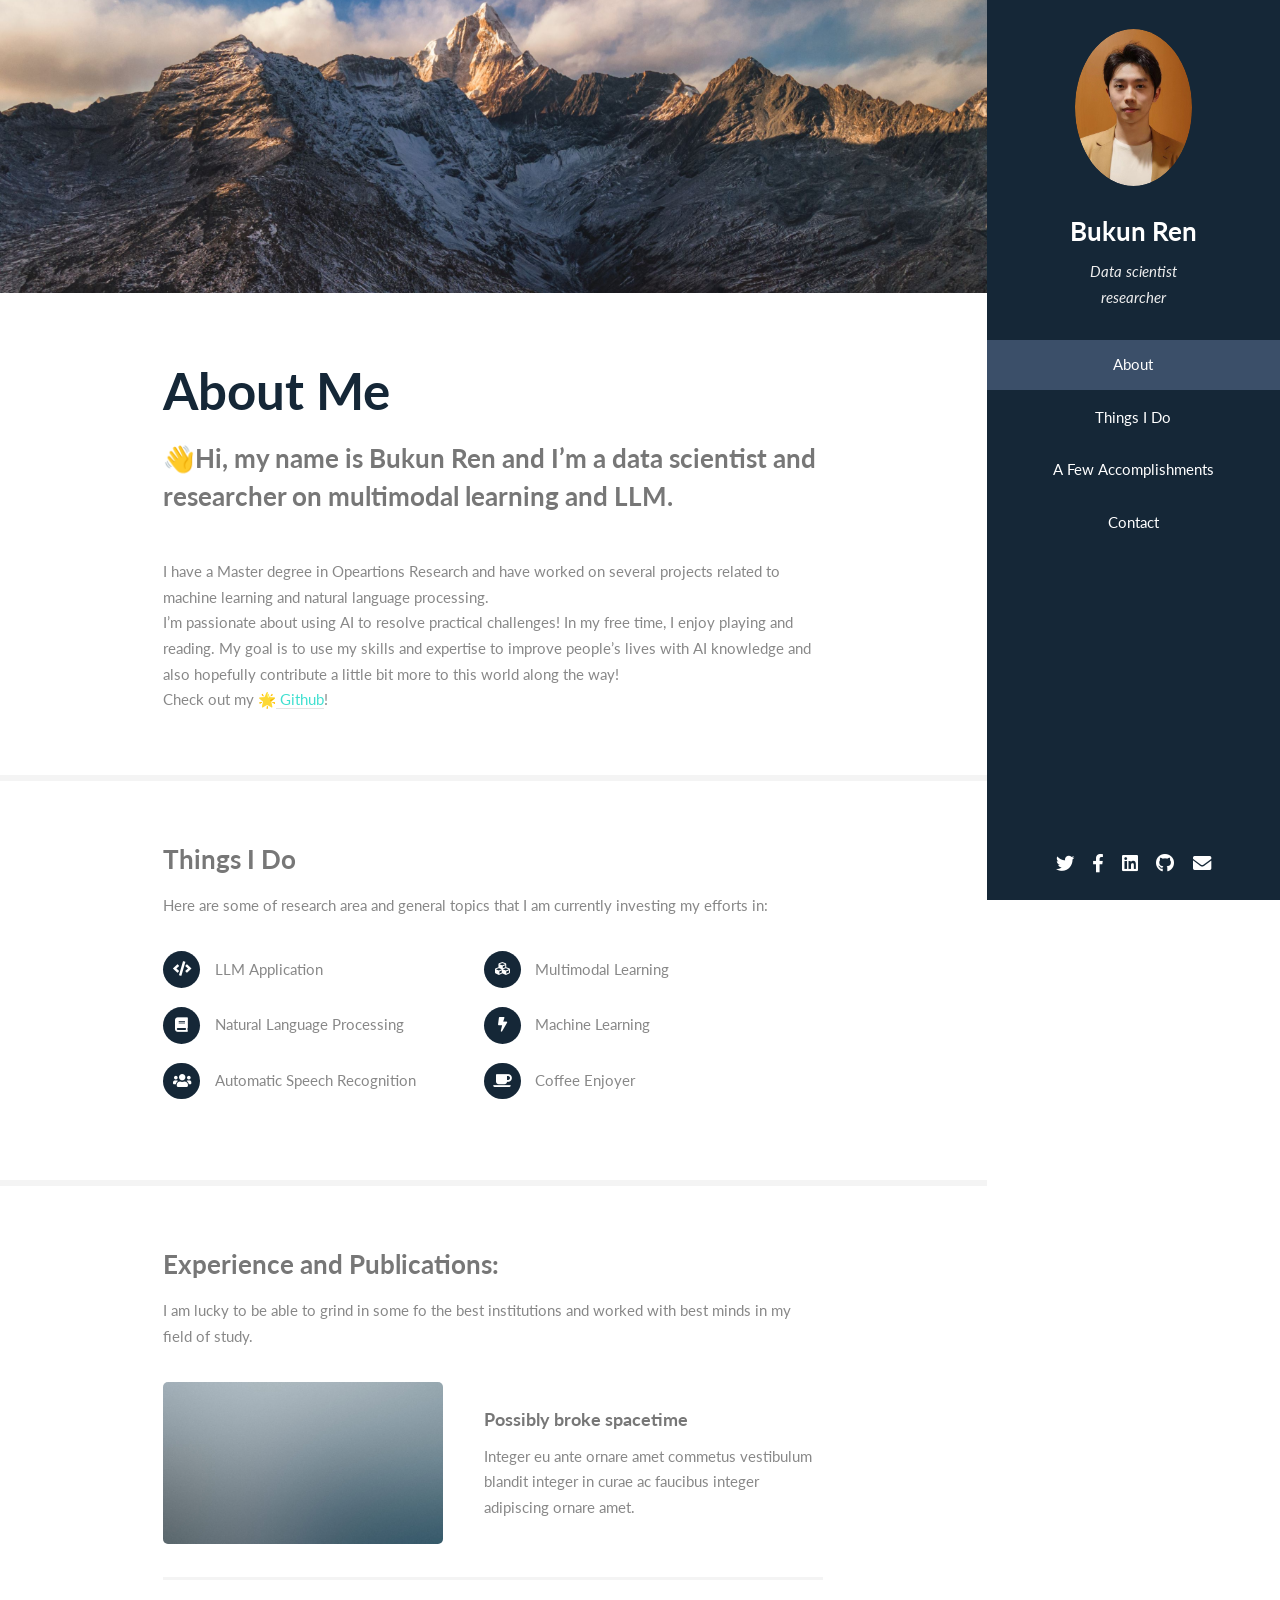
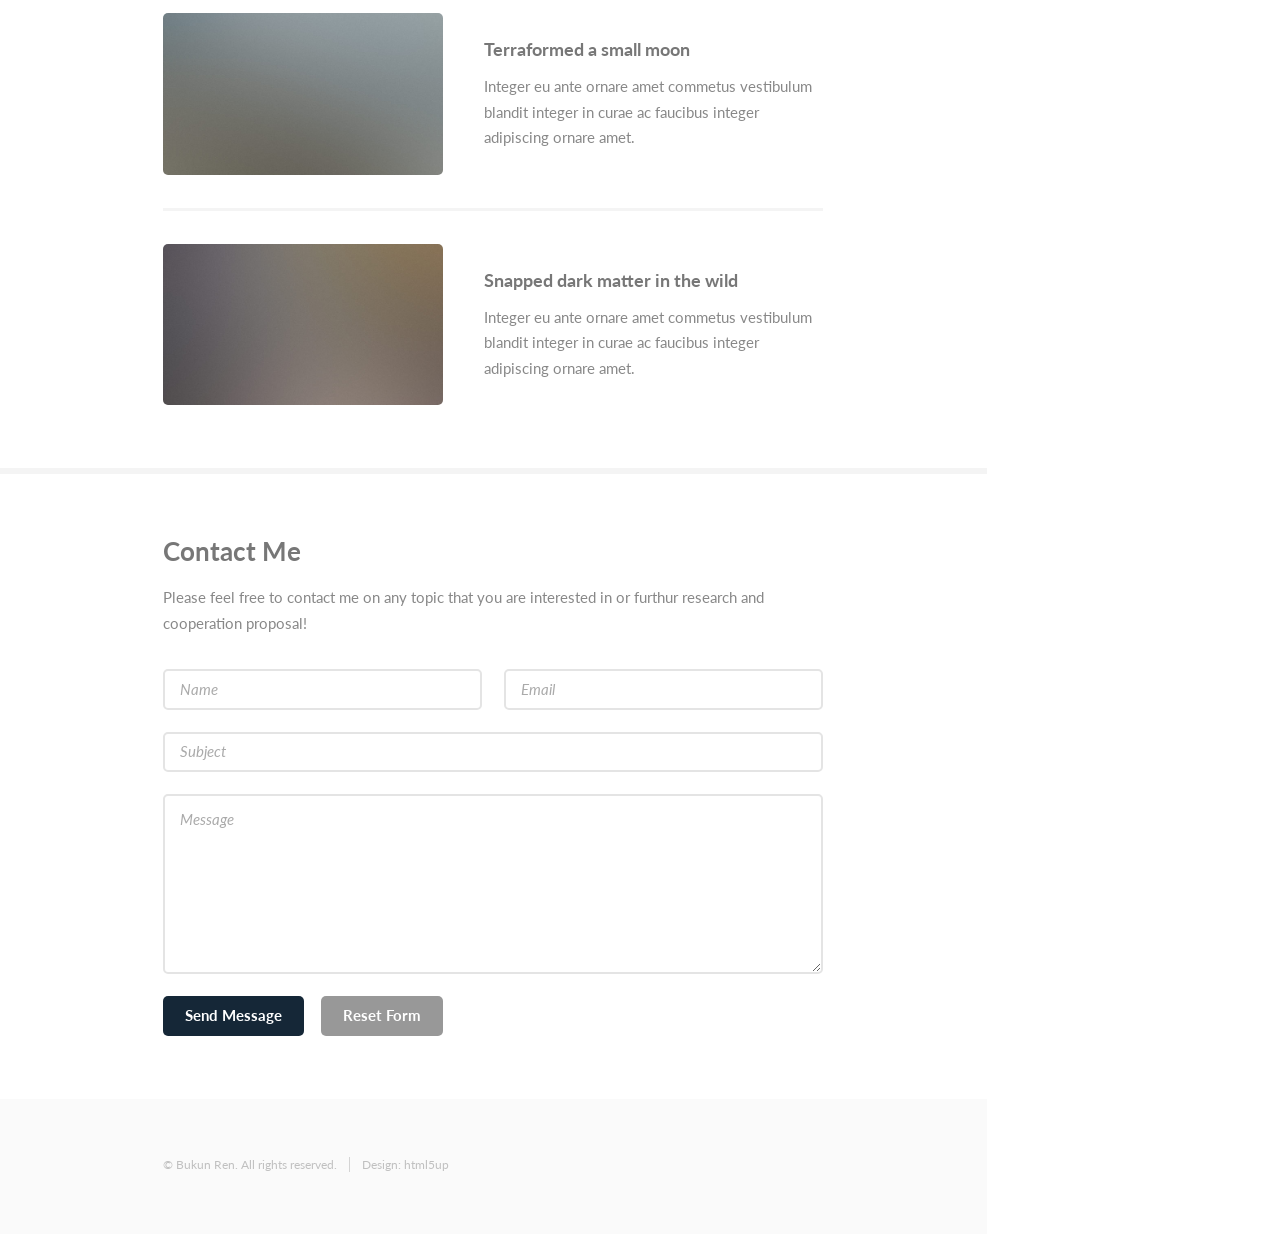
==== commit d8532273: "Update index.html" ====
--- a/index.html
+++ b/index.html
@@ -16,9 +16,8 @@
 				<header>
 					<span class="image avatar"><img src="images/avatar.jpg" alt="" /></span>
 					<h1 id="logo"><a href="https://github.com/bukun46/bukunren46.github.io">Bukun Ren</a></h1>
-					<p>I am a data scientist <br /> 
-					and also a researcher on<br /> 
-					multimodal Learning and LLM!</p>
+					<p>Data scientist <br /> 
+						researcher</p>
 				</header>
 				<nav id="nav">
 					<ul>
@@ -32,7 +31,7 @@
 					<ul class="icons">
 						<li><a href="#" class="icon brands fa-twitter"><span class="label">Twitter</span></a></li>
 						<li><a href="#" class="icon brands fa-facebook-f"><span class="label">Facebook</span></a></li>
-						<li><a href="https://www.linkedin.com/in/bukun-ren-49722a1a2/" class="icon brands fa-linkedin"><span class="label">Linkedin</span></a></li>
+						<li><a href="https://www.linkedin.com/in/bukun-ren/" class="icon brands fa-linkedin"><span class="label">Linkedin</span></a></li>
 						<li><a href="https://github.com/bukun46" class="icon brands fa-github"><span class="label">Github</span></a></li>
 						<li><a href="#" class="icon solid fa-envelope"><span class="label">Email</span></a></li>
 					</ul>
@@ -65,15 +64,15 @@
 						<!-- Two -->
 							<section id="two">
 								<div class="container">
-									<h3>Things I Can Do</h3>
-									<p>Integer eu ante ornare amet commetus vestibulum blandit integer in curae ac faucibus integer non. Adipiscing cubilia elementum integer lorem ipsum dolor sit amet.</p>
+									<h3>Things I Do</h3>
+									<p>Here are some of research area and general topics that I am currently investing my efforts in: </p>
 									<ul class="feature-icons">
-										<li class="icon solid fa-code">Write all the code</li>
-										<li class="icon solid fa-cubes">Stack small boxes</li>
-										<li class="icon solid fa-book">Read books and stuff</li>
-										<li class="icon solid fa-coffee">Drink much coffee</li>
-										<li class="icon solid fa-bolt">Lightning bolt</li>
-										<li class="icon solid fa-users">Shadow clone technique</li>
+										<li class="icon solid fa-code">LLM Application</li>
+										<li class="icon solid fa-cubes">Multimodal Learning</li>
+										<li class="icon solid fa-book">Natural Language Processing</li>
+										<li class="icon solid fa-bolt">Machine Learning</li>
+										<li class="icon solid fa-users">Automatic Speech Recognition</li>
+										<li class="icon solid fa-coffee">Coffee Enjoyer</li>
 									</ul>
 								</div>
 							</section>
@@ -81,8 +80,8 @@
 						<!-- Three -->
 							<section id="three">
 								<div class="container">
-									<h3>A Few Accomplishments</h3>
-									<p>Integer eu ante ornare amet commetus vestibulum blandit integer in curae ac faucibus integer non. Adipiscing cubilia elementum integer. Integer eu ante ornare amet commetus.</p>
+									<h3>Experience and Publications:</h3>
+									<p>I am lucky to be able to grind in some fo the best institutions and worked with best minds in my field of study.</p>
 									<div class="features">
 										<article>
 											<a href="#" class="image"><img src="images/pic01.jpg" alt="" /></a>
@@ -113,7 +112,7 @@
 							<section id="four">
 								<div class="container">
 									<h3>Contact Me</h3>
-									<p>Integer eu ante ornare amet commetus vestibulum blandit integer in curae ac faucibus integer non. Adipiscing cubilia elementum integer. Integer eu ante ornare amet commetus.</p>
+									<p>Please feel free to contact me on any topic that you are interested in or furthur research and cooperation proposal!</p>
 									<form method="post" action="https://formspree.io/f/xzblwvky">
 										<div class="row gtr-uniform">
 											<div class="col-6 col-12-xsmall"><input type="text" name="name" id="name" placeholder="Name" /></div>
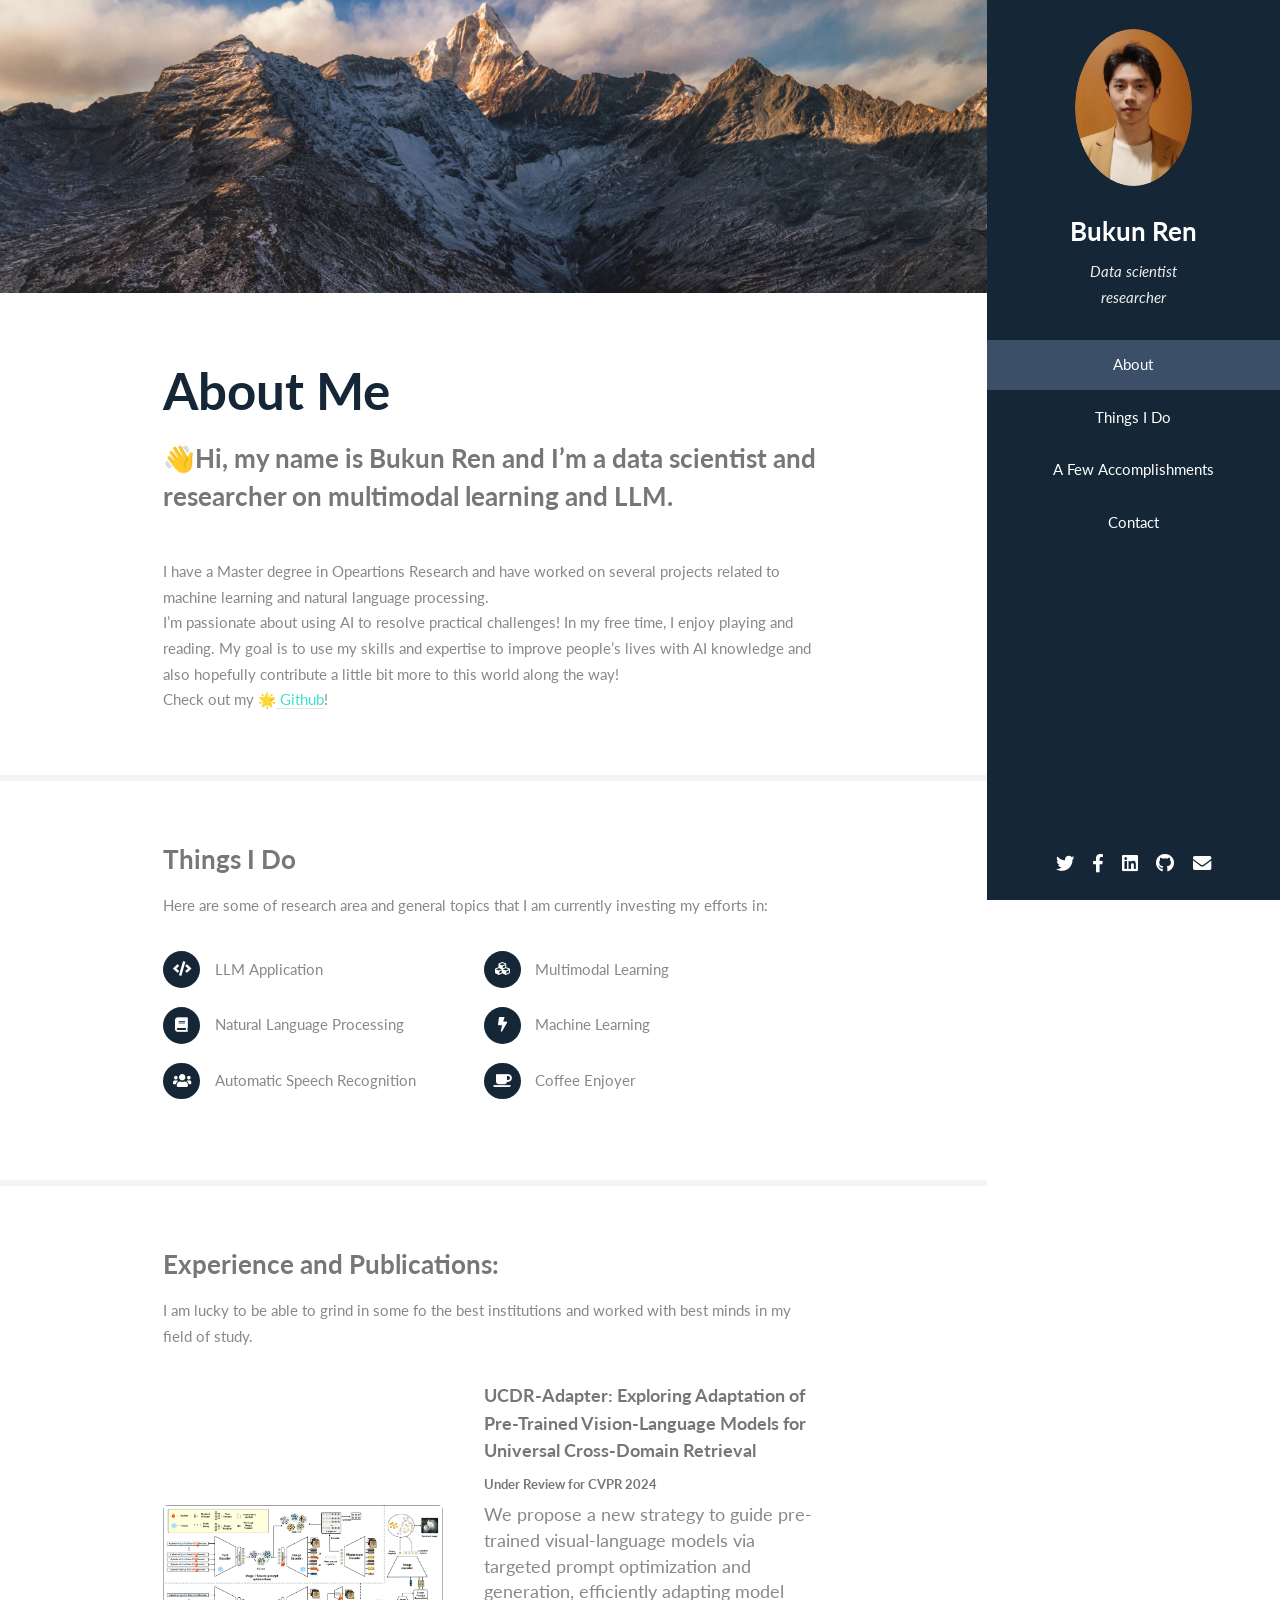
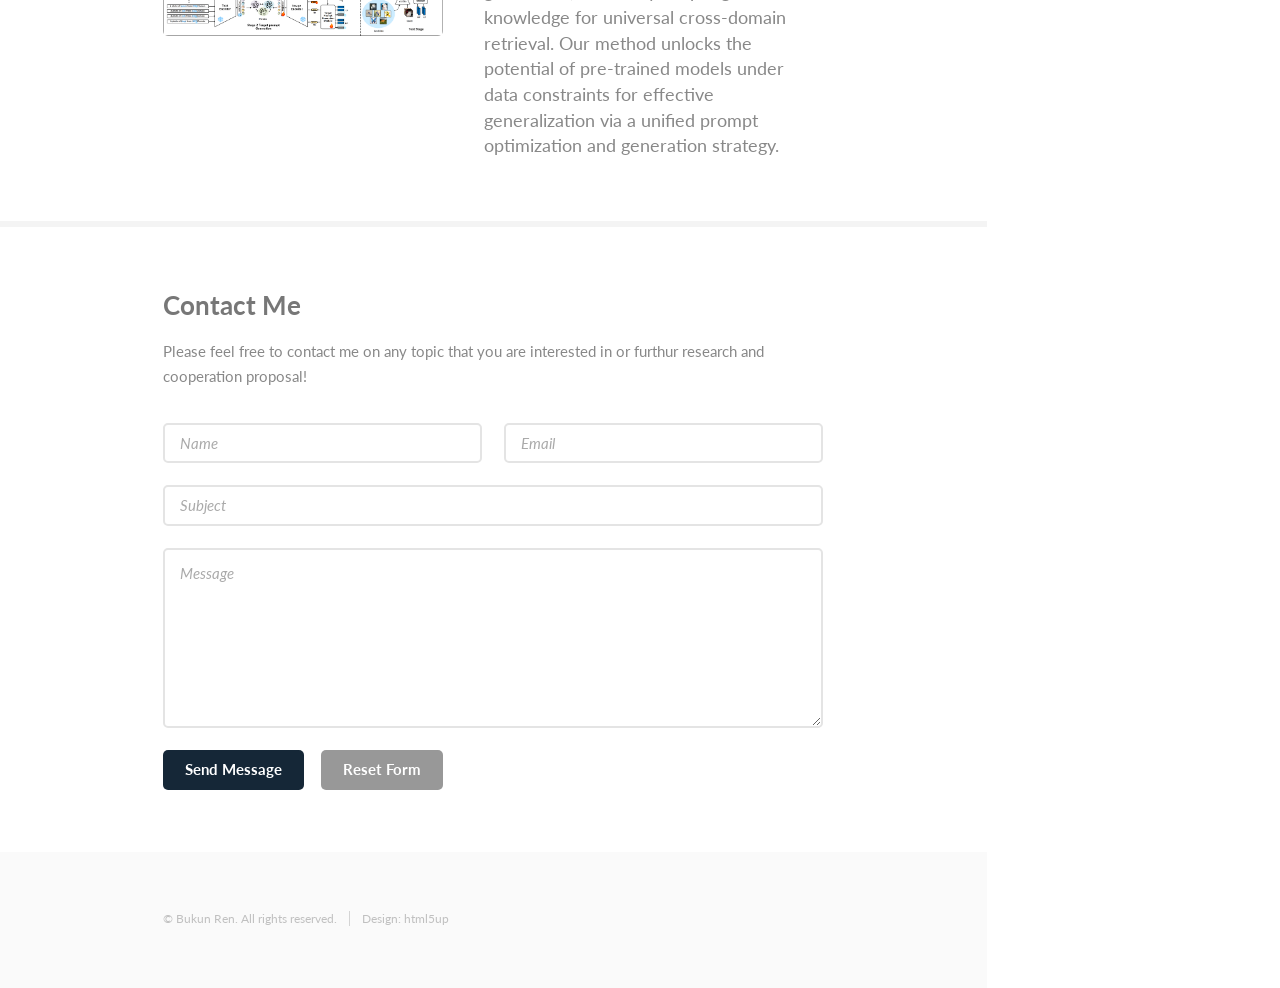
==== commit 0f954d6c: "new pub" ====
--- a/index.html
+++ b/index.html
@@ -84,13 +84,18 @@
 									<p>I am lucky to be able to grind in some fo the best institutions and worked with best minds in my field of study.</p>
 									<div class="features">
 										<article>
-											<a href="#" class="image"><img src="images/pic01.jpg" alt="" /></a>
+											<a href="#" class="image"><img src="images/ucdr_cypr2024.png" alt="" /></a>
 											<div class="inner">
-												<h4>Possibly broke spacetime</h4>
-												<p>Integer eu ante ornare amet commetus vestibulum blandit integer in curae ac faucibus integer adipiscing ornare amet.</p>
+												<h4>UCDR-Adapter: Exploring Adaptation of Pre-Trained Vision-Language Models
+													for Universal Cross-Domain Retrieval</h4>
+													<h5>
+														<strong>Under Review for CVPR 2024</strong>
+													</h5>
+													<p style="font-size: 18px;">We propose a new strategy to guide pre-trained visual-language models via targeted prompt optimization and generation, efficiently adapting model knowledge for universal cross-domain retrieval.
+														Our method unlocks the potential of pre-trained models under data constraints for effective generalization via a unified prompt optimization and generation strategy.</p>
 											</div>
 										</article>
-										<article>
+										<!-- <article>
 											<a href="#" class="image"><img src="images/pic02.jpg" alt="" /></a>
 											<div class="inner">
 												<h4>Terraformed a small moon</h4>
@@ -103,7 +108,7 @@
 												<h4>Snapped dark matter in the wild</h4>
 												<p>Integer eu ante ornare amet commetus vestibulum blandit integer in curae ac faucibus integer adipiscing ornare amet.</p>
 											</div>
-										</article>
+										</article> -->
 									</div>
 								</div>
 							</section>
